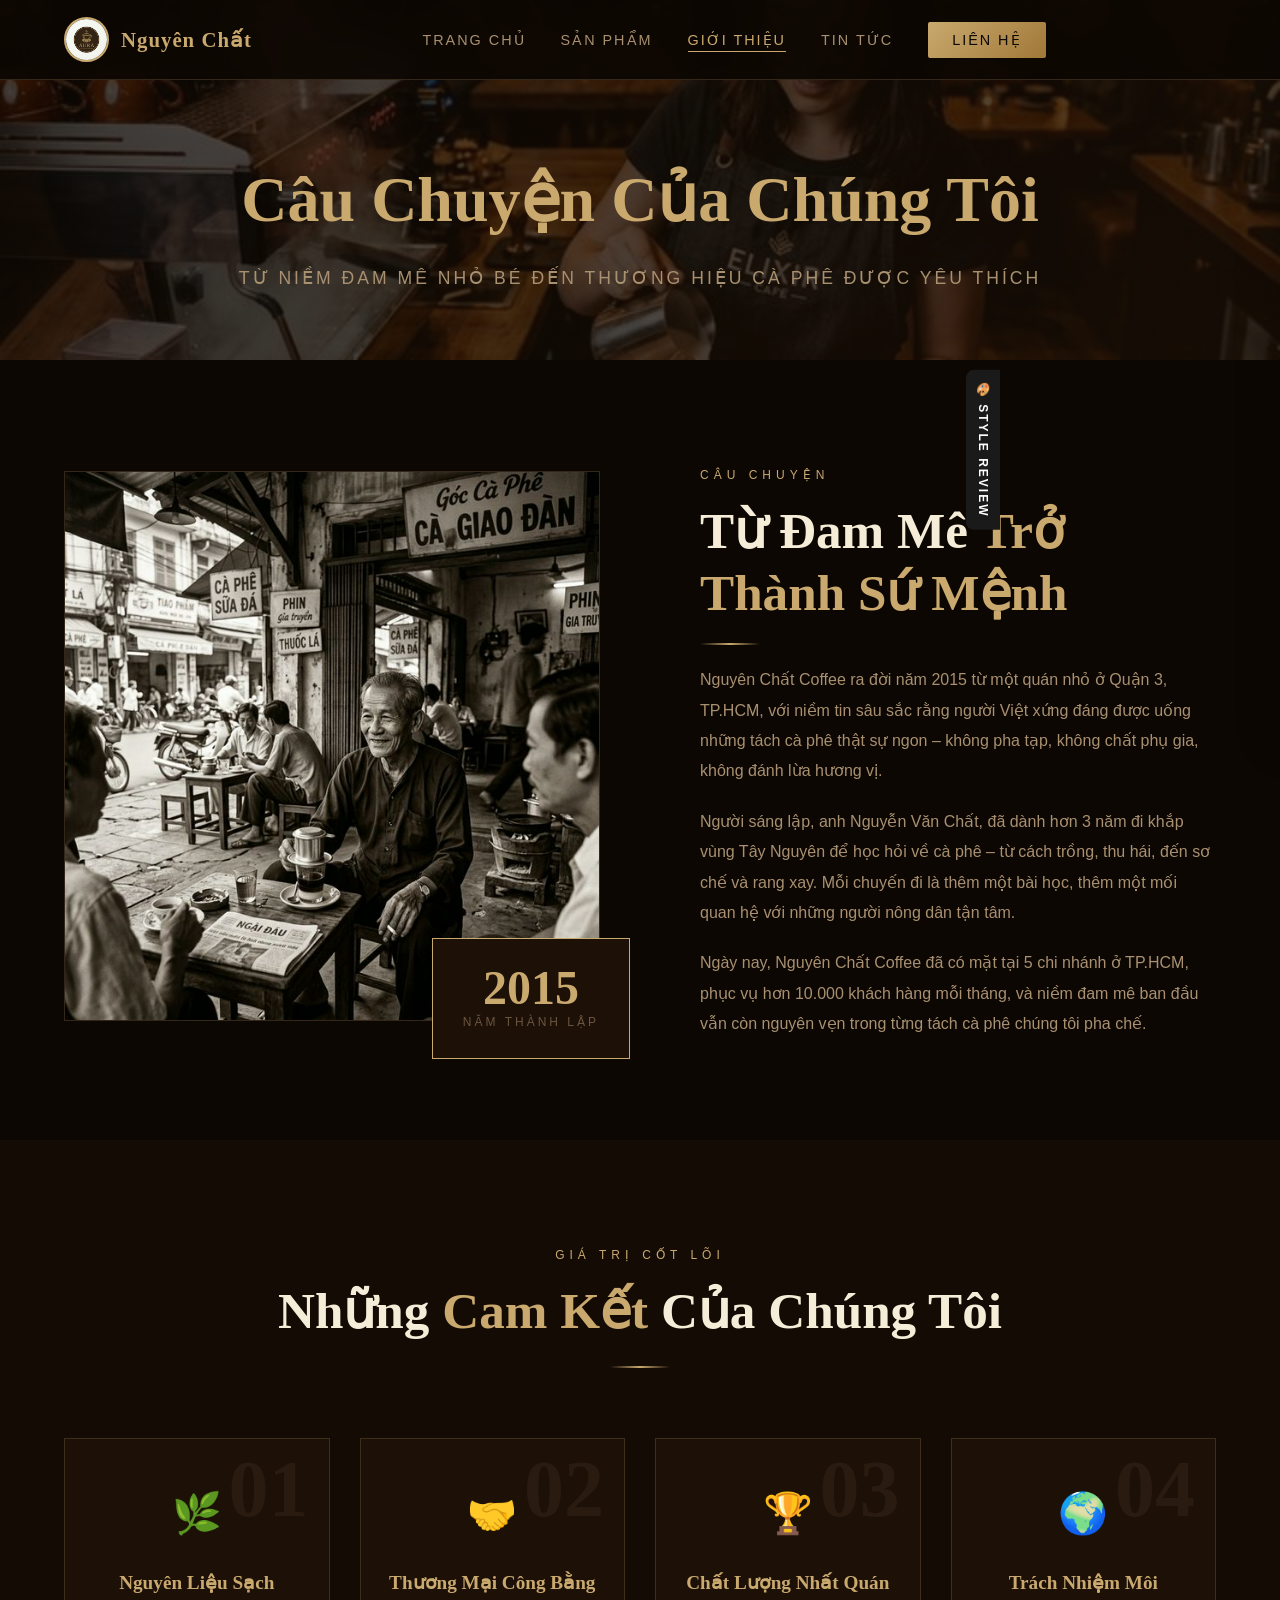
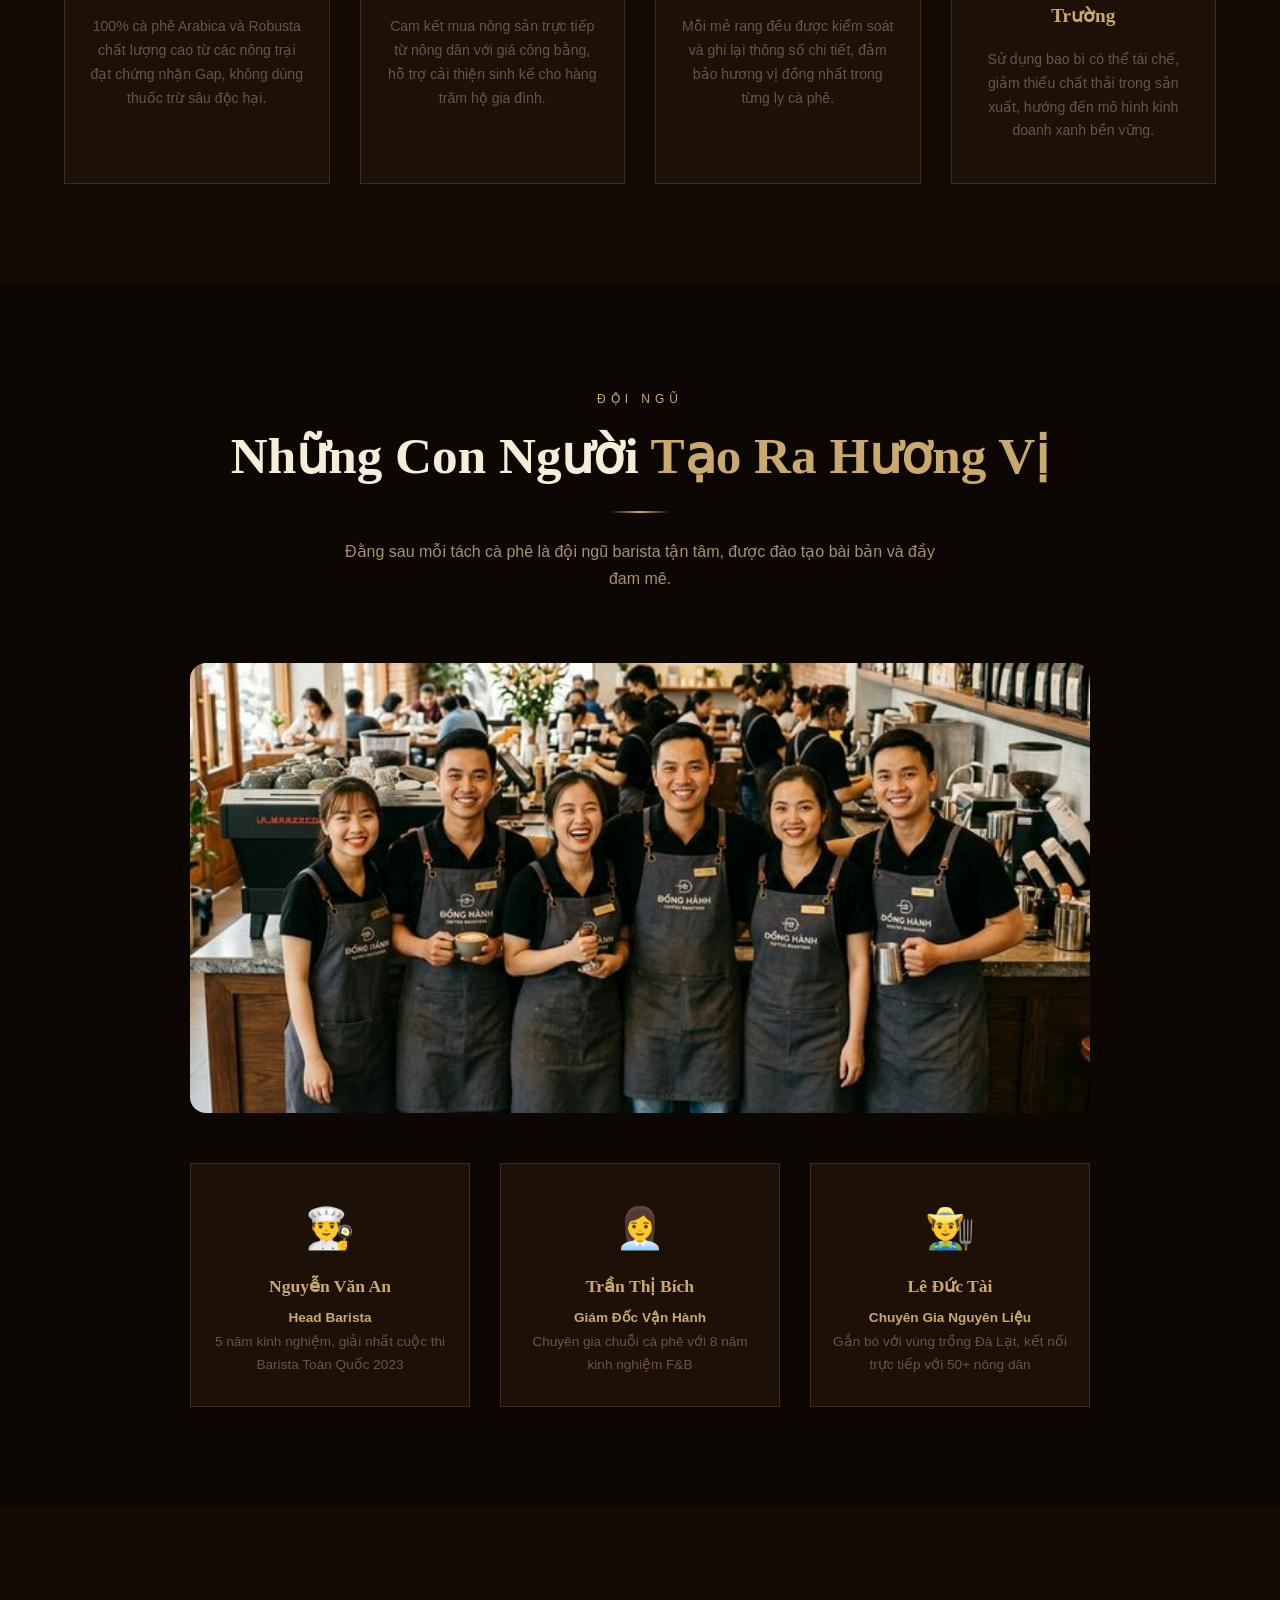
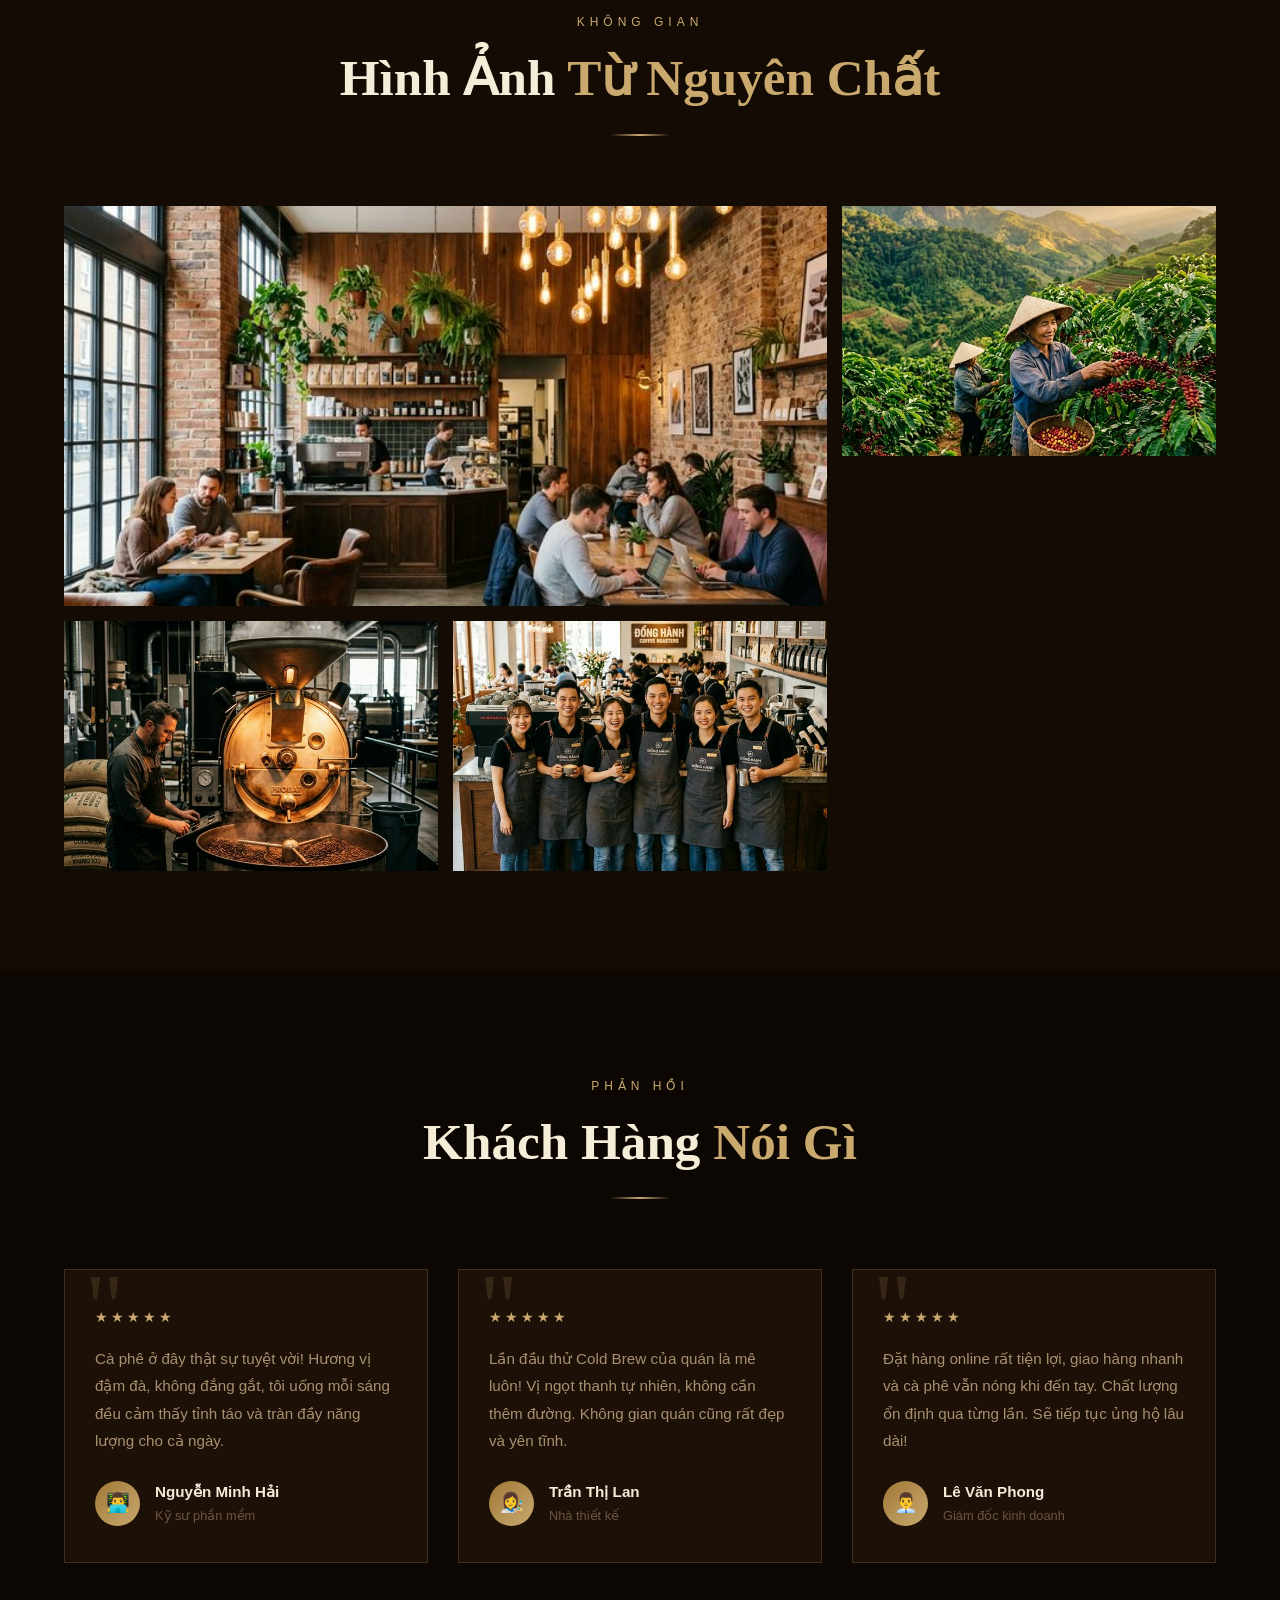
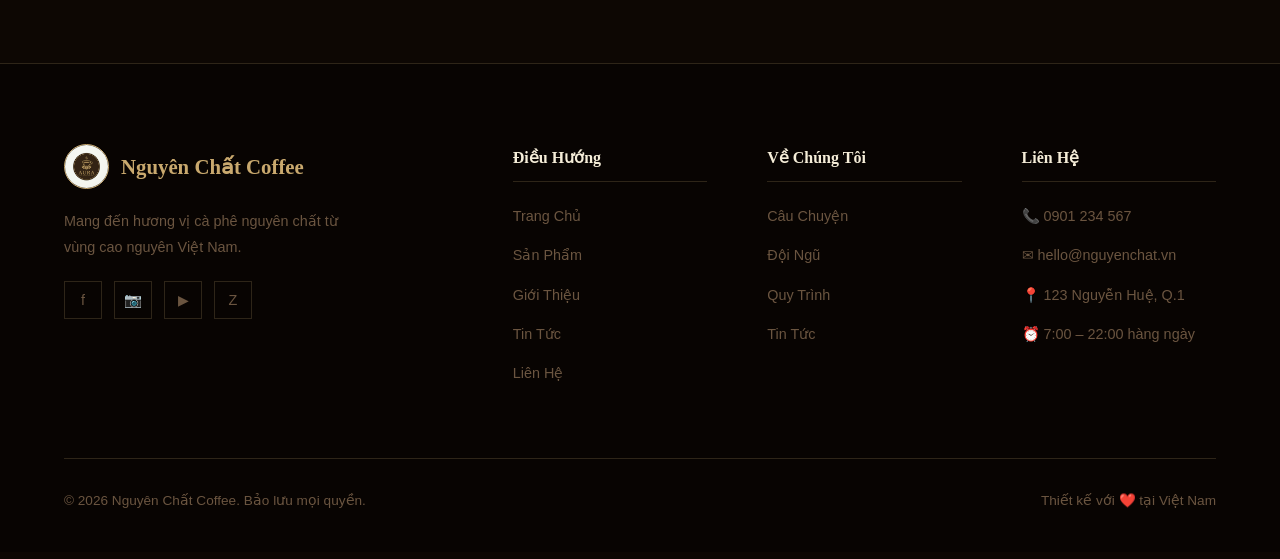
==== about.html @ af2975a4 "ok" ====
<!DOCTYPE html>
<html lang="vi">
<head>
  <meta charset="UTF-8">
  <meta name="viewport" content="width=device-width, initial-scale=1.0">
  <meta name="description" content="Câu chuyện về Nguyên Chất Coffee – Từ niềm đam mê cà phê đến thương hiệu cà phê uy tín hàng đầu Việt Nam.">
  <title>Giới Thiệu – Nguyên Chất Coffee</title>
  <link id="theme-stylesheet" rel="stylesheet" href="assets/css/style1-dark-luxury.css">
  <link rel="stylesheet" href="assets/css/switcher.css">
</head>
<body>

<!-- STYLE SWITCHER -->
<div id="style-switcher">
  <button class="style-toggle-btn" onclick="toggleStyleSwitcher()">🎨 STYLE REVIEW</button>
  <div class="style-panel">
    <div class="style-panel-header">
      <div><h3>CHỌN STYLE</h3><p class="style-panel-sub">5 Phong Cách Review</p></div>
      <button class="close-btn" onclick="toggleStyleSwitcher()">✕</button>
    </div>
    <div class="style-panel-body"><div class="style-btns"></div></div>
    <div class="style-panel-footer">
      <div class="current-style-badge"><span>Đang xem:</span><span class="current-style-name">Dark Luxury</span></div>
      <p>Style áp dụng cho toàn bộ trang web</p>
    </div>
  </div>
</div>

<!-- NAVBAR -->
<nav class="navbar" id="navbar">
  <a href="index.html" class="nav-logo">
    <img src="assets/images/logo_coffee_1775547269134.png" alt="Logo">
    <span class="nav-logo-text">Nguyên Chất</span>
  </a>
  <ul class="nav-menu">
    <li><a href="index.html">Trang Chủ</a></li>
    <li><a href="products.html">Sản Phẩm</a></li>
    <li><a href="about.html" class="active">Giới Thiệu</a></li>
    <li><a href="news.html">Tin Tức</a></li>
    <li><a href="contact.html" class="nav-cta">Liên Hệ</a></li>
  </ul>
  <button class="hamburger" id="hamburger" aria-label="Menu"><span></span><span></span><span></span></button>
</nav>

<!-- PAGE HERO -->
<div class="page-hero">
  <div class="page-hero-content">
    <h1>Câu Chuyện Của Chúng Tôi</h1>
    <p>Từ niềm đam mê nhỏ bé đến thương hiệu cà phê được yêu thích</p>
  </div>
</div>

<!-- OUR STORY -->
<section>
  <div class="about-grid">
    <div class="about-img-wrap animate-fade-up">
      <img src="assets/images/about_story_1775547239652.png" alt="Lịch sử Nguyên Chất Coffee" class="about-img-main">
      <div class="about-img-badge">
        <div class="year">2015</div>
        <div class="yr-label">Năm Thành Lập</div>
      </div>
    </div>
    <div class="about-content animate-fade-up delay-1">
      <div class="section-tag">Câu Chuyện</div>
      <h2 class="section-title">Từ Đam Mê <span>Trở Thành Sứ Mệnh</span></h2>
      <div class="divider" style="margin: 20px 0;"></div>
      <p style="color: var(--text-secondary); margin-bottom: 20px; line-height: 1.9;">Nguyên Chất Coffee ra đời năm 2015 từ một quán nhỏ ở Quận 3, TP.HCM, với niềm tin sâu sắc rằng người Việt xứng đáng được uống những tách cà phê thật sự ngon – không pha tạp, không chất phụ gia, không đánh lừa hương vị.</p>
      <p style="color: var(--text-secondary); margin-bottom: 20px; line-height: 1.9;">Người sáng lập, anh Nguyễn Văn Chất, đã dành hơn 3 năm đi khắp vùng Tây Nguyên để học hỏi về cà phê – từ cách trồng, thu hái, đến sơ chế và rang xay. Mỗi chuyến đi là thêm một bài học, thêm một mối quan hệ với những người nông dân tận tâm.</p>
      <p style="color: var(--text-secondary); line-height: 1.9;">Ngày nay, Nguyên Chất Coffee đã có mặt tại 5 chi nhánh ở TP.HCM, phục vụ hơn 10.000 khách hàng mỗi tháng, và niềm đam mê ban đầu vẫn còn nguyên vẹn trong từng tách cà phê chúng tôi pha chế.</p>
    </div>
  </div>
</section>

<!-- MISSION & VALUES -->
<section style="background: var(--bg-section, var(--bg-off, #f8f7f5));">
  <div class="section-header">
    <div class="section-tag">Giá Trị Cốt Lõi</div>
    <h2 class="section-title">Những <span>Cam Kết</span> Của Chúng Tôi</h2>
    <div class="divider"></div>
  </div>
  <div class="process-grid" id="values-process">
    <div class="process-card animate-fade-up">
      <span class="process-num">01</span>
      <div class="process-icon">🌿</div>
      <h3>Nguyên Liệu Sạch</h3>
      <p>100% cà phê Arabica và Robusta chất lượng cao từ các nông trại đạt chứng nhận Gap, không dùng thuốc trừ sâu độc hại.</p>
    </div>
    <div class="process-card animate-fade-up delay-1">
      <span class="process-num">02</span>
      <div class="process-icon">🤝</div>
      <h3>Thương Mại Công Bằng</h3>
      <p>Cam kết mua nông sản trực tiếp từ nông dân với giá công bằng, hỗ trợ cải thiện sinh kế cho hàng trăm hộ gia đình.</p>
    </div>
    <div class="process-card animate-fade-up delay-2">
      <span class="process-num">03</span>
      <div class="process-icon">🏆</div>
      <h3>Chất Lượng Nhất Quán</h3>
      <p>Mỗi mẻ rang đều được kiểm soát và ghi lại thông số chi tiết, đảm bảo hương vị đồng nhất trong từng ly cà phê.</p>
    </div>
    <div class="process-card animate-fade-up delay-3">
      <span class="process-num">04</span>
      <div class="process-icon">🌍</div>
      <h3>Trách Nhiệm Môi Trường</h3>
      <p>Sử dụng bao bì có thể tái chế, giảm thiểu chất thải trong sản xuất, hướng đến mô hình kinh doanh xanh bền vững.</p>
    </div>
  </div>
</section>

<!-- TEAM SECTION -->
<section>
  <div class="section-header">
    <div class="section-tag">Đội Ngũ</div>
    <h2 class="section-title">Những Con Người <span>Tạo Ra Hương Vị</span></h2>
    <div class="divider"></div>
    <p class="section-subtitle">Đằng sau mỗi tách cà phê là đội ngũ barista tận tâm, được đào tạo bài bản và đầy đam mê.</p>
  </div>
  <div style="max-width: 900px; margin: 0 auto;">
    <div class="animate-fade-up" style="border-radius: 16px; overflow: hidden;">
      <img src="assets/images/company_team_1775547215316.png" alt="Đội ngũ Nguyên Chất Coffee" style="width:100%; height:450px; object-fit:cover; display:block;">
    </div>
    <div style="display: grid; grid-template-columns: repeat(3, 1fr); gap: 30px; margin-top: 50px;">
      <div class="value-card animate-fade-up" style="text-align: center; padding: 30px 20px;">
        <div class="value-icon" style="font-size: 2.5rem;">👨‍🍳</div>
        <h4 style="font-size: 1.1rem; margin-bottom: 5px;">Nguyễn Văn An</h4>
        <p style="font-weight: 600; color: var(--primary);">Head Barista</p>
        <p>5 năm kinh nghiệm, giải nhất cuộc thi Barista Toàn Quốc 2023</p>
      </div>
      <div class="value-card animate-fade-up delay-1" style="text-align: center; padding: 30px 20px;">
        <div class="value-icon" style="font-size: 2.5rem;">👩‍💼</div>
        <h4 style="font-size: 1.1rem; margin-bottom: 5px;">Trần Thị Bích</h4>
        <p style="font-weight: 600; color: var(--primary);">Giám Đốc Vận Hành</p>
        <p>Chuyên gia chuỗi cà phê với 8 năm kinh nghiệm F&B</p>
      </div>
      <div class="value-card animate-fade-up delay-2" style="text-align: center; padding: 30px 20px;">
        <div class="value-icon" style="font-size: 2.5rem;">👨‍🌾</div>
        <h4 style="font-size: 1.1rem; margin-bottom: 5px;">Lê Đức Tài</h4>
        <p style="font-weight: 600; color: var(--primary);">Chuyên Gia Nguyên Liệu</p>
        <p>Gắn bó với vùng trồng Đà Lạt, kết nối trực tiếp với 50+ nông dân</p>
      </div>
    </div>
  </div>
</section>

<!-- GALLERY -->
<section style="background: var(--bg-section, var(--bg-off, #f8f7f5));">
  <div class="section-header">
    <div class="section-tag">Không Gian</div>
    <h2 class="section-title">Hình Ảnh <span>Từ Nguyên Chất</span></h2>
    <div class="divider"></div>
  </div>
  <div class="gallery-grid">
    <div class="gallery-item animate-fade-up">
      <img src="assets/images/company_interior_1775547197418.png" alt="Không gian quán">
      <div class="gallery-overlay"><span>🔍</span></div>
    </div>
    <div class="gallery-item animate-fade-up delay-1">
      <img src="assets/images/process_harvesting_1775547179908.png" alt="Thu hoạch cà phê">
      <div class="gallery-overlay"><span>🔍</span></div>
    </div>
    <div class="gallery-item animate-fade-up delay-2">
      <img src="assets/images/process_roasting_1775547164124.png" alt="Rang cà phê">
      <div class="gallery-overlay"><span>🔍</span></div>
    </div>
    <div class="gallery-item animate-fade-up">
      <img src="assets/images/company_team_1775547215316.png" alt="Đội ngũ">
      <div class="gallery-overlay"><span>🔍</span></div>
    </div>
  </div>
</section>

<!-- TESTIMONIALS -->
<section>
  <div class="section-header">
    <div class="section-tag">Phản Hồi</div>
    <h2 class="section-title">Khách Hàng <span>Nói Gì</span></h2>
    <div class="divider"></div>
  </div>
  <div class="testimonials-slider" id="testimonials-grid"></div>
</section>

<!-- FOOTER -->
<footer class="footer">
  <div class="footer-grid">
    <div class="footer-brand">
      <a href="index.html" class="footer-logo">
        <img src="assets/images/logo_coffee_1775547269134.png" alt="Logo">
        <span class="footer-logo-text">Nguyên Chất Coffee</span>
      </a>
      <p>Mang đến hương vị cà phê nguyên chất từ vùng cao nguyên Việt Nam.</p>
      <div class="socials">
        <a href="#" class="social-link">f</a><a href="#" class="social-link">📷</a>
        <a href="#" class="social-link">▶</a><a href="#" class="social-link">Z</a>
      </div>
    </div>
    <div class="footer-col"><h4>Điều Hướng</h4><ul>
      <li><a href="index.html">Trang Chủ</a></li><li><a href="products.html">Sản Phẩm</a></li>
      <li><a href="about.html">Giới Thiệu</a></li><li><a href="news.html">Tin Tức</a></li>
      <li><a href="contact.html">Liên Hệ</a></li>
    </ul></div>
    <div class="footer-col"><h4>Về Chúng Tôi</h4><ul>
      <li><a href="about.html">Câu Chuyện</a></li><li><a href="about.html">Đội Ngũ</a></li>
      <li><a href="about.html">Quy Trình</a></li><li><a href="news.html">Tin Tức</a></li>
    </ul></div>
    <div class="footer-col"><h4>Liên Hệ</h4><ul>
      <li><a href="tel:0901234567">📞 0901 234 567</a></li>
      <li><a href="mailto:hello@nguyenchat.vn">✉ hello@nguyenchat.vn</a></li>
      <li><a href="#">📍 123 Nguyễn Huệ, Q.1</a></li>
      <li><a href="#">⏰ 7:00 – 22:00 hàng ngày</a></li>
    </ul></div>
  </div>
  <div class="footer-bottom">
    <p>© 2026 Nguyên Chất Coffee. Bảo lưu mọi quyền.</p>
    <p>Thiết kế với ❤️ tại Việt Nam</p>
  </div>
</footer>

<script src="assets/js/data.js"></script>
<script src="assets/js/main.js"></script>
<script>
  (function() {
    const id = parseInt(localStorage.getItem('cafeStyle') || '1');
    document.getElementById('theme-stylesheet').href = 'assets/css/style' + id + '-' + 
      ['','dark-luxury','fresh-garden','pure-minimal','vibrant-modern','ocean-depth'][id] + '.css';
  })();
</script>
</body>
</html>
---- assets/css/style1-dark-luxury.css ----
/* ===== STYLE 1: DARK LUXURY ===== */
@import url('https://fonts.googleapis.com/css2?family=Playfair+Display:wght@400;600;700;900&family=Lato:wght@300;400;700&display=swap');

:root {
  --primary: #C9A96E;
  --primary-dark: #A07838;
  --primary-light: #E8D5A3;
  --bg-dark: #0D0703;
  --bg-card: #1C1007;
  --bg-section: #140B05;
  --text-primary: #F5EDD8;
  --text-secondary: #A89070;
  --text-muted: #6B5540;
  --border: rgba(201, 169, 110, 0.2);
  --nav-height: 80px;
  --transition: all 0.4s cubic-bezier(0.25, 0.46, 0.45, 0.94);
  --shadow-gold: 0 4px 30px rgba(201, 169, 110, 0.2);
}

* { margin: 0; padding: 0; box-sizing: border-box; }
html { scroll-behavior: smooth; }

body {
  font-family: 'Lato', sans-serif;
  background: var(--bg-dark);
  color: var(--text-primary);
  line-height: 1.7;
  overflow-x: hidden;
}

/* ====== NAVBAR ====== */
.navbar {
  position: fixed; top: 0; left: 0; right: 0; z-index: 1000;
  height: var(--nav-height);
  display: flex; align-items: center;
  padding: 0 5%;
  background: rgba(13, 7, 3, 0.92);
  backdrop-filter: blur(20px);
  border-bottom: 1px solid var(--border);
  transition: var(--transition);
}
.navbar.scrolled { background: rgba(13, 7, 3, 0.98); box-shadow: var(--shadow-gold); }
.nav-logo { display: flex; align-items: center; gap: 12px; text-decoration: none; }
.nav-logo img { width: 45px; height: 45px; border-radius: 50%; object-fit: cover; border: 2px solid var(--primary); }
.nav-logo-text { font-family: 'Playfair Display', serif; font-size: 1.3rem; font-weight: 700; color: var(--primary); letter-spacing: 1px; }
.nav-menu { display: flex; list-style: none; gap: 35px; margin: 0 auto; }
.nav-menu a { text-decoration: none; color: var(--text-secondary); font-size: 0.9rem; letter-spacing: 2px; text-transform: uppercase; font-weight: 400; transition: var(--transition); position: relative; }
.nav-menu a::after { content: ''; position: absolute; bottom: -4px; left: 0; width: 0; height: 1px; background: var(--primary); transition: var(--transition); }
.nav-menu a:hover, .nav-menu a.active { color: var(--primary); }
.nav-menu a:hover::after, .nav-menu a.active::after { width: 100%; }
.nav-cta { background: linear-gradient(135deg, var(--primary), var(--primary-dark)); color: #0D0703 !important; padding: 10px 24px; border-radius: 2px; font-weight: 700; letter-spacing: 2px; }
.nav-cta::after { display: none; }
.nav-cta:hover { background: linear-gradient(135deg, var(--primary-light), var(--primary)) !important; transform: translateY(-1px); box-shadow: var(--shadow-gold); }
.hamburger { display: none; flex-direction: column; gap: 5px; cursor: pointer; background: none; border: none; padding: 5px; }
.hamburger span { width: 25px; height: 2px; background: var(--primary); transition: var(--transition); display: block; }

/* ====== PAGE HERO ====== */
.page-hero {
  min-height: 40vh; display: flex; align-items: center; justify-content: center;
  position: relative; overflow: hidden; padding-top: var(--nav-height);
  background: linear-gradient(135deg, var(--bg-dark) 0%, #1C1007 100%);
}
.page-hero::before { content: ''; position: absolute; inset: 0; background: url('../images/banner_hero_1775547083656.png') center/cover; opacity: 0.25; }
.page-hero-content { position: relative; text-align: center; }
.page-hero h1 { font-family: 'Playfair Display', serif; font-size: clamp(2rem, 5vw, 4rem); color: var(--primary); font-weight: 700; }
.page-hero p { color: var(--text-secondary); margin-top: 10px; font-size: 1.1rem; letter-spacing: 3px; text-transform: uppercase; }

/* ====== SECTION BASE ====== */
section { padding: 100px 5%; }
.section-header { text-align: center; margin-bottom: 70px; }
.section-tag { display: inline-block; color: var(--primary); font-size: 0.75rem; letter-spacing: 5px; text-transform: uppercase; margin-bottom: 15px; }
.section-title { font-family: 'Playfair Display', serif; font-size: clamp(2rem, 4vw, 3.5rem); font-weight: 700; color: var(--text-primary); line-height: 1.2; }
.section-title span { color: var(--primary); }
.divider { width: 60px; height: 2px; background: linear-gradient(to right, transparent, var(--primary), transparent); margin: 25px auto; }
.section-subtitle { color: var(--text-secondary); max-width: 600px; margin: 0 auto; font-size: 1rem; }

/* ====== HERO SECTION ====== */
.hero {
  min-height: 100vh; position: relative; display: flex; align-items: center;
  overflow: hidden; padding-top: var(--nav-height);
}
.hero-bg { position: absolute; inset: 0; background: url('../images/banner_hero_1775547083656.png') center/cover no-repeat; }
.hero-overlay { position: absolute; inset: 0; background: linear-gradient(135deg, rgba(13,7,3,0.92) 0%, rgba(28,16,7,0.7) 50%, rgba(13,7,3,0.5) 100%); }
.hero-content { position: relative; z-index: 2; max-width: 700px; animation: fadeInUp 1.2s ease; }
.hero-tag { display: inline-flex; align-items: center; gap: 10px; color: var(--primary); font-size: 0.8rem; letter-spacing: 5px; text-transform: uppercase; margin-bottom: 30px; }
.hero-tag::before, .hero-tag::after { content: ''; width: 30px; height: 1px; background: var(--primary); }
.hero-title { font-family: 'Playfair Display', serif; font-size: clamp(2.5rem, 6vw, 5rem); font-weight: 900; line-height: 1.1; color: var(--text-primary); margin-bottom: 25px; }
.hero-title .accent { color: var(--primary); display: block; }
.hero-desc { color: var(--text-secondary); font-size: 1.1rem; line-height: 1.8; margin-bottom: 45px; max-width: 550px; }
.hero-btns { display: flex; gap: 20px; flex-wrap: wrap; }
.btn-primary { display: inline-flex; align-items: center; gap: 10px; background: linear-gradient(135deg, var(--primary), var(--primary-dark)); color: #0D0703; padding: 16px 35px; font-weight: 700; letter-spacing: 2px; text-transform: uppercase; font-size: 0.85rem; text-decoration: none; transition: var(--transition); border: none; cursor: pointer; }
.btn-primary:hover { transform: translateY(-3px); box-shadow: 0 15px 40px rgba(201,169,110,0.35); }
.btn-outline { display: inline-flex; align-items: center; gap: 10px; background: transparent; color: var(--primary); padding: 15px 35px; border: 1px solid var(--primary); font-weight: 400; letter-spacing: 2px; text-transform: uppercase; font-size: 0.85rem; text-decoration: none; transition: var(--transition); }
.btn-outline:hover { background: var(--primary); color: #0D0703; }
.hero-stats { position: relative; z-index: 2; display: flex; gap: 50px; margin-top: 70px; }
.stat-item .number { font-family: 'Playfair Display', serif; font-size: 2.5rem; color: var(--primary); font-weight: 700; }
.stat-item .label { font-size: 0.8rem; color: var(--text-muted); letter-spacing: 2px; text-transform: uppercase; }

/* ====== ABOUT SECTION ====== */
.about-grid { display: grid; grid-template-columns: 1fr 1fr; gap: 80px; align-items: center; }
.about-img-wrap { position: relative; }
.about-img-main { width: 100%; height: 550px; object-fit: cover; border: 1px solid var(--border); }
.about-img-badge { position: absolute; bottom: -30px; right: -30px; background: var(--bg-card); border: 1px solid var(--primary); padding: 25px 30px; text-align: center; }
.about-img-badge .year { font-family: 'Playfair Display', serif; font-size: 3rem; color: var(--primary); font-weight: 700; line-height: 1; }
.about-img-badge .yr-label { font-size: 0.75rem; color: var(--text-muted); letter-spacing: 3px; text-transform: uppercase; }
.about-content { padding-left: 20px; }
.about-values { display: grid; grid-template-columns: 1fr 1fr; gap: 20px; margin-top: 40px; }
.value-card { background: var(--bg-card); border: 1px solid var(--border); padding: 25px 20px; transition: var(--transition); }
.value-card:hover { border-color: var(--primary); transform: translateY(-3px); }
.value-icon { font-size: 1.8rem; margin-bottom: 10px; }
.value-card h4 { color: var(--primary); font-family: 'Playfair Display', serif; font-size: 1rem; margin-bottom: 8px; }
.value-card p { color: var(--text-muted); font-size: 0.85rem; }

/* ====== PRODUCTS GRID ====== */
.products-filter { display: flex; gap: 10px; justify-content: center; flex-wrap: wrap; margin-bottom: 50px; }
.filter-btn { background: transparent; border: 1px solid var(--border); color: var(--text-secondary); padding: 10px 25px; cursor: pointer; letter-spacing: 2px; text-transform: uppercase; font-size: 0.8rem; transition: var(--transition); font-family: 'Lato', sans-serif; }
.filter-btn.active, .filter-btn:hover { background: var(--primary); border-color: var(--primary); color: #0D0703; }
.products-grid { display: grid; grid-template-columns: repeat(auto-fill, minmax(320px, 1fr)); gap: 30px; }
.product-card { background: var(--bg-card); border: 1px solid var(--border); overflow: hidden; transition: var(--transition); position: relative; }
.product-card:hover { border-color: var(--primary); transform: translateY(-8px); box-shadow: var(--shadow-gold); }
.product-img-wrap { position: relative; overflow: hidden; height: 250px; }
.product-img-wrap img { width: 100%; height: 100%; object-fit: cover; transition: var(--transition); }
.product-card:hover .product-img-wrap img { transform: scale(1.08); }
.product-badge { position: absolute; top: 15px; left: 15px; background: var(--primary); color: #0D0703; padding: 4px 12px; font-size: 0.7rem; font-weight: 700; letter-spacing: 2px; text-transform: uppercase; }
.product-body { padding: 25px; }
.product-category { font-size: 0.7rem; color: var(--primary); letter-spacing: 3px; text-transform: uppercase; margin-bottom: 8px; }
.product-name { font-family: 'Playfair Display', serif; font-size: 1.3rem; color: var(--text-primary); margin-bottom: 12px; }
.product-desc { color: var(--text-muted); font-size: 0.88rem; line-height: 1.6; margin-bottom: 20px; }
.product-footer { display: flex; justify-content: space-between; align-items: center; }
.product-price { font-family: 'Playfair Display', serif; font-size: 1.4rem; color: var(--primary); font-weight: 700; }
.product-btn { background: transparent; border: 1px solid var(--primary); color: var(--primary); padding: 8px 18px; cursor: pointer; font-size: 0.8rem; letter-spacing: 1px; transition: var(--transition); }
.product-btn:hover { background: var(--primary); color: #0D0703; }

/* ====== PROCESS STEPS ====== */
.process-grid { display: grid; grid-template-columns: repeat(4, 1fr); gap: 30px; }
.process-card { text-align: center; padding: 40px 25px; background: var(--bg-card); border: 1px solid var(--border); position: relative; transition: var(--transition); }
.process-card::before { content: ''; position: absolute; top: 0; left: 0; right: 0; height: 3px; background: linear-gradient(to right, var(--primary-dark), var(--primary)); transform: scaleX(0); transition: var(--transition); }
.process-card:hover { border-color: var(--primary); transform: translateY(-5px); }
.process-card:hover::before { transform: scaleX(1); }
.process-num { font-family: 'Playfair Display', serif; font-size: 5rem; color: rgba(201,169,110,0.08); line-height: 1; position: absolute; top: 10px; right: 20px; font-weight: 900; }
.process-icon { font-size: 2.5rem; margin-bottom: 20px; }
.process-card h3 { font-family: 'Playfair Display', serif; color: var(--primary); font-size: 1.2rem; margin-bottom: 15px; }
.process-card p { color: var(--text-muted); font-size: 0.88rem; }

/* ====== NEWS ====== */
.news-grid { display: grid; grid-template-columns: repeat(auto-fill, minmax(340px, 1fr)); gap: 30px; }
.news-card { background: var(--bg-card); border: 1px solid var(--border); overflow: hidden; transition: var(--transition); }
.news-card:hover { border-color: var(--primary); transform: translateY(-5px); }
.news-img { height: 220px; overflow: hidden; }
.news-img img { width: 100%; height: 100%; object-fit: cover; transition: var(--transition); }
.news-card:hover .news-img img { transform: scale(1.05); }
.news-body { padding: 25px; }
.news-meta { display: flex; gap: 15px; align-items: center; margin-bottom: 12px; }
.news-cat { background: var(--primary); color: #0D0703; padding: 3px 10px; font-size: 0.7rem; font-weight: 700; letter-spacing: 1px; }
.news-date { color: var(--text-muted); font-size: 0.8rem; }
.news-title { font-family: 'Playfair Display', serif; font-size: 1.15rem; color: var(--text-primary); margin-bottom: 12px; line-height: 1.4; }
.news-excerpt { color: var(--text-muted); font-size: 0.85rem; line-height: 1.6; margin-bottom: 20px; }
.news-link { color: var(--primary); font-size: 0.85rem; letter-spacing: 2px; text-transform: uppercase; text-decoration: none; display: inline-flex; align-items: center; gap: 8px; transition: var(--transition); }
.news-link:hover { gap: 15px; }

/* ====== CONTACT ====== */
.contact-grid { display: grid; grid-template-columns: 1fr 1fr; gap: 80px; }
.contact-info { }
.contact-info-item { display: flex; gap: 20px; margin-bottom: 35px; align-items: flex-start; }
.contact-icon { width: 50px; height: 50px; background: var(--bg-card); border: 1px solid var(--primary); display: flex; align-items: center; justify-content: center; font-size: 1.2rem; flex-shrink: 0; }
.contact-text label { display: block; color: var(--primary); font-size: 0.75rem; letter-spacing: 3px; text-transform: uppercase; margin-bottom: 5px; }
.contact-text p { color: var(--text-secondary); font-size: 0.95rem; }
.contact-form { background: var(--bg-card); border: 1px solid var(--border); padding: 50px 40px; }
.form-group { margin-bottom: 25px; }
.form-group label { display: block; color: var(--text-secondary); font-size: 0.8rem; letter-spacing: 2px; text-transform: uppercase; margin-bottom: 10px; }
.form-group input, .form-group textarea, .form-group select { width: 100%; background: transparent; border: 1px solid var(--border); color: var(--text-primary); padding: 14px 18px; font-size: 0.95rem; font-family: 'Lato', sans-serif; transition: var(--transition); outline: none; }
.form-group input:focus, .form-group textarea:focus, .form-group select:focus { border-color: var(--primary); box-shadow: 0 0 0 3px rgba(201,169,110,0.1); }
.form-group textarea { height: 130px; resize: vertical; }
.form-group select { cursor: pointer; }
.form-group select option { background: var(--bg-card); }
.form-row { display: grid; grid-template-columns: 1fr 1fr; gap: 20px; }

/* ====== FOOTER ====== */
.footer { background: #080402; padding: 80px 5% 40px; border-top: 1px solid var(--border); }
.footer-grid { display: grid; grid-template-columns: 2fr 1fr 1fr 1fr; gap: 60px; margin-bottom: 60px; }
.footer-brand p { color: var(--text-muted); font-size: 0.9rem; line-height: 1.8; margin-top: 20px; max-width: 280px; }
.footer-logo { display: flex; align-items: center; gap: 12px; margin-bottom: 5px; text-decoration: none; }
.footer-logo img { width: 45px; height: 45px; border-radius: 50%; object-fit: cover; border: 1px solid var(--primary); }
.footer-logo-text { font-family: 'Playfair Display', serif; font-size: 1.3rem; color: var(--primary); font-weight: 700; }
.footer-col h4 { font-family: 'Playfair Display', serif; color: var(--text-primary); font-size: 1rem; margin-bottom: 20px; padding-bottom: 10px; border-bottom: 1px solid var(--border); }
.footer-col ul { list-style: none; }
.footer-col ul li { margin-bottom: 12px; }
.footer-col ul li a { color: var(--text-muted); text-decoration: none; font-size: 0.9rem; transition: var(--transition); }
.footer-col ul li a:hover { color: var(--primary); padding-left: 5px; }
.socials { display: flex; gap: 12px; margin-top: 20px; }
.social-link { width: 38px; height: 38px; border: 1px solid var(--border); display: flex; align-items: center; justify-content: center; color: var(--text-muted); text-decoration: none; font-size: 0.9rem; transition: var(--transition); }
.social-link:hover { border-color: var(--primary); color: var(--primary); background: rgba(201,169,110,0.1); }
.footer-bottom { border-top: 1px solid var(--border); padding-top: 30px; display: flex; justify-content: space-between; align-items: center; flex-wrap: wrap; gap: 15px; }
.footer-bottom p { color: var(--text-muted); font-size: 0.85rem; }

/* ====== GALLERY ====== */
.gallery-grid { display: grid; grid-template-columns: repeat(3, 1fr); grid-template-rows: auto; gap: 15px; }
.gallery-item { overflow: hidden; position: relative; cursor: pointer; }
.gallery-item img { width: 100%; height: 250px; object-fit: cover; transition: var(--transition); display: block; }
.gallery-item:first-child { grid-column: span 2; }
.gallery-item:first-child img { height: 400px; }
.gallery-item:hover img { transform: scale(1.05); }
.gallery-overlay { position: absolute; inset: 0; background: rgba(201,169,110,0.2); opacity: 0; transition: var(--transition); display: flex; align-items: center; justify-content: center; }
.gallery-item:hover .gallery-overlay { opacity: 1; }
.gallery-overlay span { color: white; font-size: 2rem; }

/* ====== TESTIMONIALS ====== */
.testimonials-slider { display: grid; grid-template-columns: repeat(3, 1fr); gap: 30px; }
.testimonial-card { background: var(--bg-card); border: 1px solid var(--border); padding: 35px 30px; position: relative; transition: var(--transition); }
.testimonial-card::before { content: '"'; font-family: 'Playfair Display', serif; font-size: 6rem; color: var(--primary); opacity: 0.15; position: absolute; top: -10px; left: 20px; line-height: 1; }
.testimonial-card:hover { border-color: var(--primary); }
.testimonial-text { color: var(--text-secondary); font-size: 0.95rem; line-height: 1.8; margin-bottom: 25px; }
.testimonial-author { display: flex; align-items: center; gap: 15px; }
.author-avatar { width: 45px; height: 45px; border-radius: 50%; background: linear-gradient(135deg, var(--primary-dark), var(--primary)); display: flex; align-items: center; justify-content: center; font-size: 1.2rem; }
.author-name { font-weight: 700; color: var(--text-primary); font-size: 0.95rem; }
.author-role { color: var(--text-muted); font-size: 0.8rem; }
.stars { color: var(--primary); font-size: 0.9rem; margin-bottom: 15px; letter-spacing: 3px; }

/* ====== ANIMATIONS ====== */
@keyframes fadeInUp { from { opacity: 0; transform: translateY(40px); } to { opacity: 1; transform: translateY(0); } }
@keyframes fadeIn { from { opacity: 0; } to { opacity: 1; } }
.animate-fade-up { animation: fadeInUp 0.8s ease forwards; opacity: 0; }
.animate-fade-up.delay-1 { animation-delay: 0.2s; }
.animate-fade-up.delay-2 { animation-delay: 0.4s; }
.animate-fade-up.delay-3 { animation-delay: 0.6s; }

/* ====== PROCESS JOURNEY STRIP ====== */
.process-journey-strip { display: flex; align-items: center; justify-content: center; gap: 20px; margin: 0 auto 60px; flex-wrap: wrap; padding: 20px 5%; background: var(--bg-card); border: 1px solid var(--border); max-width: 700px; border-radius: 4px; }
.journey-point { display: flex; align-items: center; gap: 10px; font-size: 0.85rem; color: var(--text-secondary); letter-spacing: 1px; }
.journey-dot { width: 14px; height: 14px; border-radius: 50%; flex-shrink: 0; }
.journey-dot.outdoor { background: #5a9e52; box-shadow: 0 0 8px rgba(90,158,82,0.5); }
.journey-dot.transition { background: #b87f3a; box-shadow: 0 0 8px rgba(184,127,58,0.5); }
.journey-dot.indoor { background: var(--primary); box-shadow: 0 0 8px rgba(201,169,110,0.5); }
.journey-arrow { color: var(--primary); font-size: 1.1rem; opacity: 0.6; letter-spacing: -4px; }

/* ====== PROCESS TIMELINE GRID ====== */
.process-timeline-grid { display: grid; grid-template-columns: repeat(3, 1fr); gap: 25px; margin-bottom: 70px; }
.process-timeline-card { background: var(--bg-card); border: 1px solid var(--border); overflow: hidden; transition: var(--transition); position: relative; }
.process-timeline-card:hover { border-color: var(--primary); transform: translateY(-6px); box-shadow: var(--shadow-gold); }
.process-timeline-img { position: relative; height: 210px; overflow: hidden; }
.process-timeline-img img { width: 100%; height: 100%; object-fit: cover; transition: var(--transition); }
.process-timeline-card:hover .process-timeline-img img { transform: scale(1.07); }
.process-step-badge { position: absolute; top: 15px; left: 15px; background: var(--primary); color: #0D0703; width: 44px; height: 44px; border-radius: 50%; display: flex; align-items: center; justify-content: center; font-family: 'Playfair Display', serif; font-weight: 900; font-size: 1rem; z-index: 2; box-shadow: 0 4px 15px rgba(0,0,0,0.3); }
.process-location-tag { position: absolute; bottom: 0; left: 0; right: 0; background: linear-gradient(to top, rgba(0,0,0,0.85), transparent); color: rgba(255,255,255,0.85); padding: 20px 15px 10px; font-size: 0.72rem; letter-spacing: 1px; }
.process-timeline-body { padding: 22px 25px; }
.process-icon-wrap { font-size: 1.8rem; margin-bottom: 10px; }
.process-timeline-title { font-family: 'Playfair Display', serif; color: var(--primary); font-size: 1.1rem; margin-bottom: 10px; font-weight: 700; }
.process-timeline-desc { color: var(--text-muted); font-size: 0.85rem; line-height: 1.7; }

/* ====== FACTORY SHOWCASE ====== */
.factory-showcase { margin-top: 20px; padding-top: 60px; border-top: 1px solid var(--border); }
.factory-showcase-header { text-align: center; margin-bottom: 40px; }
.factory-showcase-header h3 { font-family: 'Playfair Display', serif; color: var(--text-primary); font-size: 1.8rem; margin: 10px 0 12px; }
.factory-showcase-header p { color: var(--text-secondary); font-size: 0.95rem; max-width: 500px; margin: 0 auto; }
.factory-img-strip { display: grid; grid-template-columns: repeat(3, 1fr); gap: 20px; }
.factory-img-item { position: relative; overflow: hidden; border-radius: 4px; cursor: pointer; border: 1px solid var(--border); }
.factory-img-item img { width: 100%; height: 230px; object-fit: cover; transition: var(--transition); display: block; }
.factory-img-item:hover img { transform: scale(1.06); }
.factory-img-caption { position: absolute; bottom: 0; left: 0; right: 0; background: linear-gradient(to top, rgba(13,7,3,0.9), transparent); color: var(--primary); padding: 30px 15px 12px; font-size: 0.8rem; font-weight: 700; letter-spacing: 1px; }

/* ====== RESPONSIVE ====== */
@media (max-width: 1024px) {
  .about-grid, .contact-grid { grid-template-columns: 1fr; gap: 50px; }
  .about-content { padding-left: 0; }
  .process-grid { grid-template-columns: repeat(2, 1fr); }
  .process-timeline-grid { grid-template-columns: repeat(2, 1fr); }
  .factory-img-strip { grid-template-columns: repeat(2, 1fr); }
  .footer-grid { grid-template-columns: 1fr 1fr; gap: 40px; }
  .gallery-grid { grid-template-columns: 1fr 1fr; }
  .gallery-item:first-child { grid-column: span 1; }
  .gallery-item:first-child img { height: 250px; }
  .testimonials-slider { grid-template-columns: 1fr 1fr; }
}
@media (max-width: 768px) {
  section { padding: 70px 5%; }
  .nav-menu { display: none; flex-direction: column; position: absolute; top: 100%; left: 0; right: 0; background: rgba(13,7,3,0.98); padding: 30px 5%; gap: 20px; border-bottom: 1px solid var(--border); }
  .nav-menu.active { display: flex; }
  .hamburger { display: flex; }
  .hero-stats { gap: 25px; }
  .process-grid, .products-grid, .testimonials-slider { grid-template-columns: 1fr; }
  .process-timeline-grid { grid-template-columns: 1fr; }
  .factory-img-strip { grid-template-columns: 1fr; }
  .process-journey-strip { gap: 12px; }
  .journey-arrow { display: none; }
  .footer-grid { grid-template-columns: 1fr; gap: 30px; }
  .gallery-grid { grid-template-columns: 1fr; }
  .about-img-badge { right: 0; bottom: 0; }
  .form-row { grid-template-columns: 1fr; }
}
---- assets/css/switcher.css ----
/* ===== STYLE SWITCHER PANEL ===== */
#style-switcher {
  position: fixed;
  right: 0;
  top: 50%;
  transform: translateY(-50%);
  z-index: 9999;
}

.style-toggle-btn {
  position: absolute;
  right: 100%;
  top: 50%;
  transform: translateY(-50%);
  background: #1a1a1a;
  color: white;
  border: none;
  padding: 12px 10px;
  cursor: pointer;
  writing-mode: vertical-rl;
  text-orientation: sideways;
  font-size: 0.75rem;
  font-weight: 700;
  letter-spacing: 2px;
  border-radius: 8px 0 0 8px;
  transition: all 0.3s;
  display: flex;
  align-items: center;
  gap: 8px;
  white-space: nowrap;
}

.style-toggle-btn:hover { background: #333; }

.style-panel {
  background: white;
  border-left: 1px solid #eee;
  width: 280px;
  min-height: 400px;
  box-shadow: -8px 0 40px rgba(0,0,0,0.15);
  transform: translateX(100%);
  transition: transform 0.4s cubic-bezier(0.4,0,0.2,1);
  display: flex;
  flex-direction: column;
  overflow: hidden;
  border-radius: 12px 0 0 12px;
}

.style-panel.open { transform: translateX(0); }

.style-panel-header {
  background: #1a1a1a;
  color: white;
  padding: 18px 22px;
  display: flex;
  justify-content: space-between;
  align-items: center;
}

.style-panel-header h3 { font-size: 0.9rem; font-weight: 700; letter-spacing: 1px; }
.style-panel-header .close-btn { background: none; border: none; color: white; font-size: 1.2rem; cursor: pointer; padding: 2px 6px; }
.style-panel-sub { color: rgba(255,255,255,0.6); font-size: 0.72rem; margin-top: 3px; }
.style-panel-body { flex: 1; padding: 15px; }
.style-btns { display: flex; flex-direction: column; gap: 8px; }

.style-btn {
  display: flex;
  align-items: center;
  gap: 12px;
  padding: 12px 14px;
  border: 2px solid #eee;
  border-radius: 10px;
  background: white;
  cursor: pointer;
  transition: all 0.25s;
  text-align: left;
  font-family: inherit;
}

.style-btn:hover { border-color: #aaa; background: #f9f9f9; transform: translateX(-3px); }
.style-btn.active { border-color: #333; background: #f0f0f0; }

.style-dot {
  width: 28px;
  height: 28px;
  border-radius: 50%;
  flex-shrink: 0;
  background: linear-gradient(135deg, #C9A96E, #1A0F0A);
}

.style-btn[data-style="1"] .style-dot { background: linear-gradient(135deg, #C9A96E, #1A0F0A); }
.style-btn[data-style="2"] .style-dot { background: linear-gradient(135deg, #4CAF50, #1B5E20); }
.style-btn[data-style="3"] .style-dot { background: linear-gradient(135deg, #333333, #FFFFFF); border: 1px solid #ddd; }
.style-btn[data-style="4"] .style-dot { background: linear-gradient(135deg, #E85D04, #D62839); }
.style-btn[data-style="5"] .style-dot { background: linear-gradient(135deg, #1565C0, #00BCD4); }

.style-label { display: flex; flex-direction: column; }
.style-label strong { font-size: 0.85rem; color: #1a1a1a; }
.style-label small { font-size: 0.72rem; color: #888; margin-top: 2px; }

.style-panel-footer { padding: 12px 15px; border-top: 1px solid #eee; background: #fafafa; }
.style-panel-footer p { font-size: 0.75rem; color: #aaa; text-align: center; }
.current-style-badge { display: flex; align-items: center; gap: 8px; justify-content: center; margin-bottom: 6px; }
.current-style-name { font-size: 0.82rem; font-weight: 700; color: #333; }

@media (max-width: 768px) {
  .style-panel { width: 250px; }
}
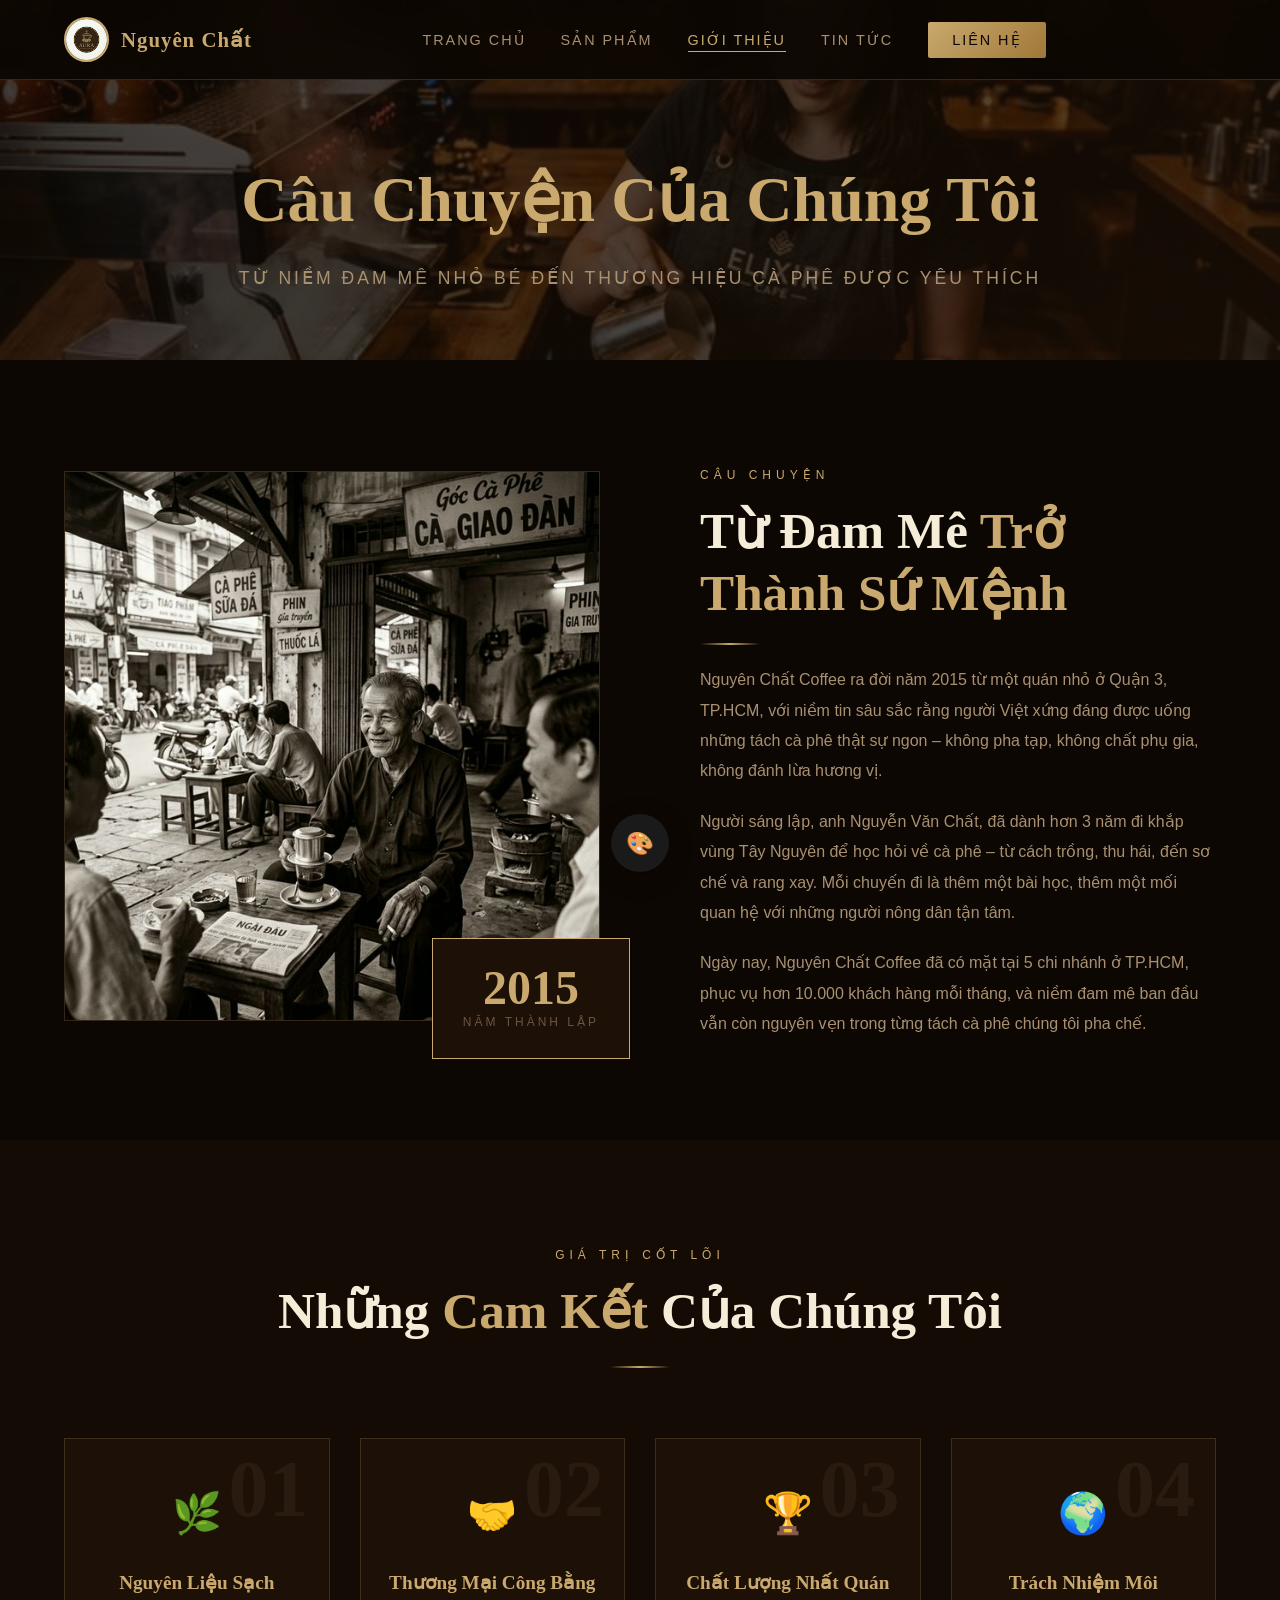
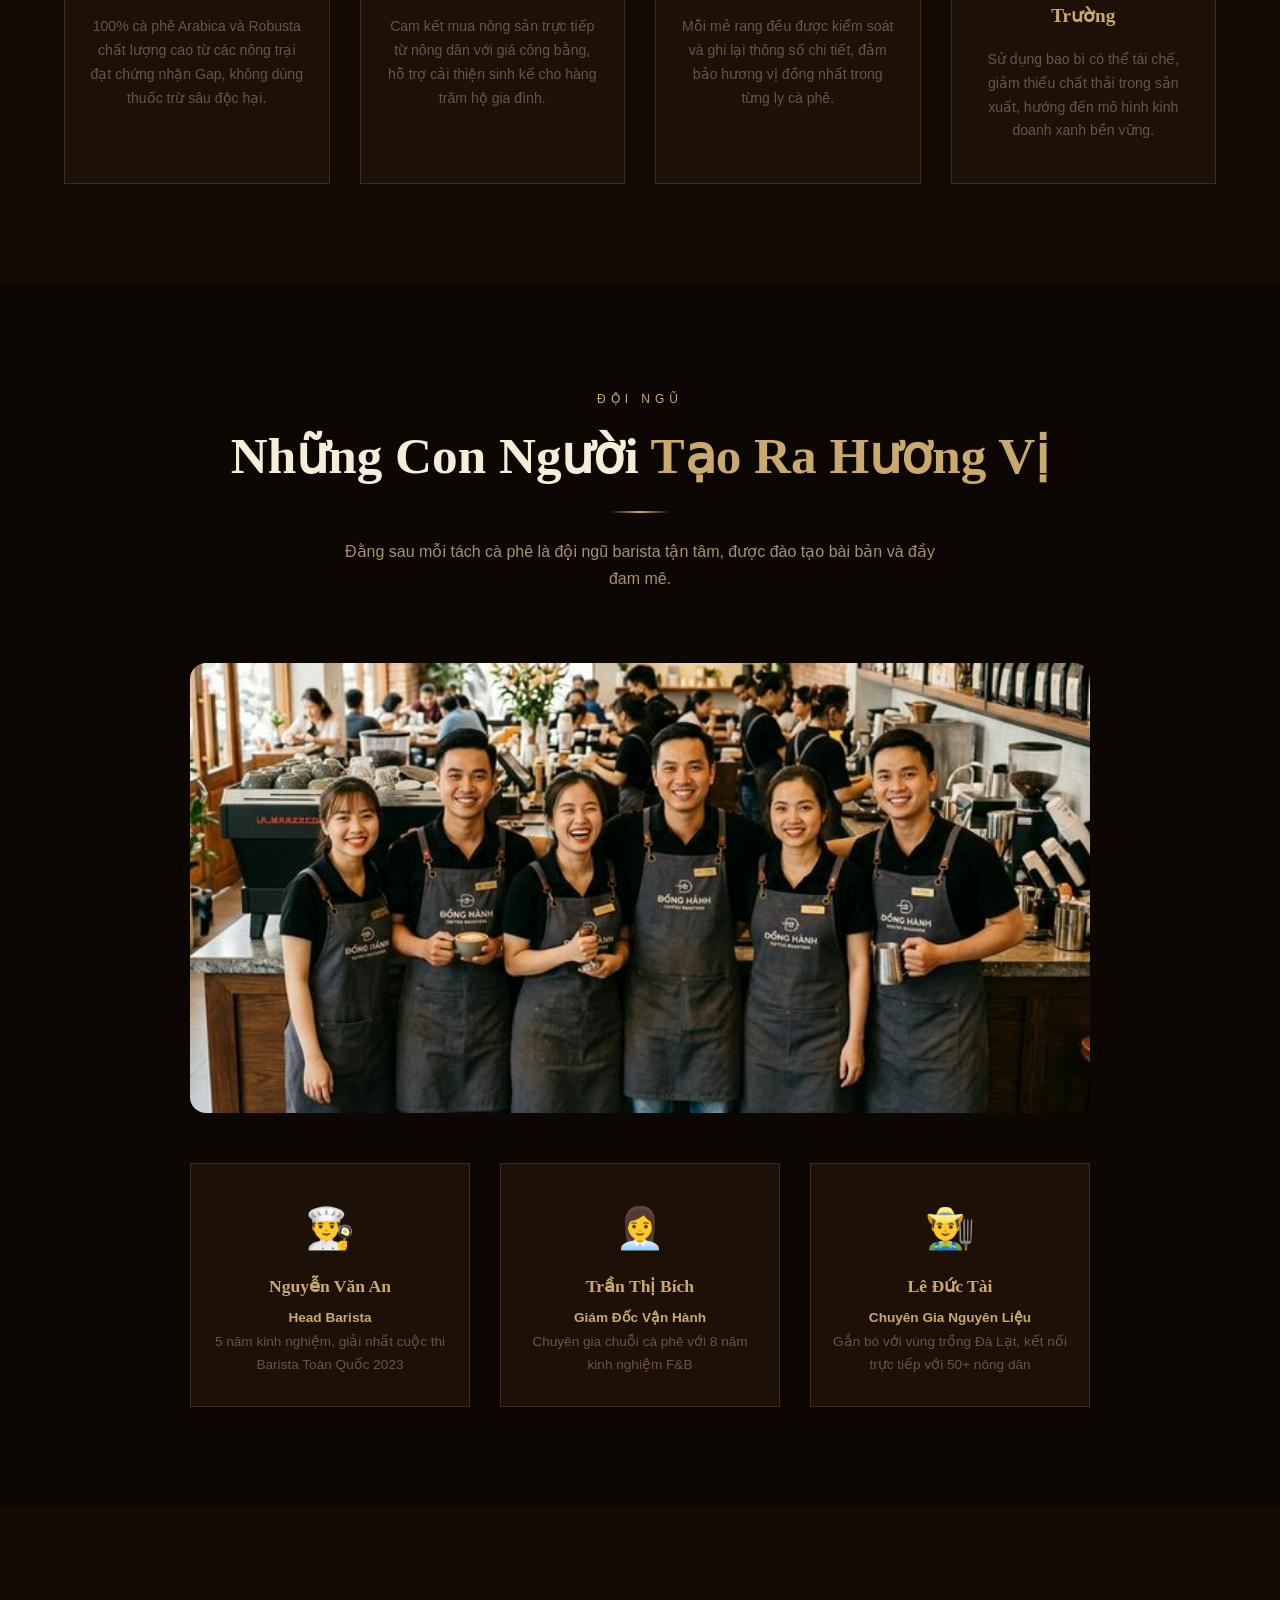
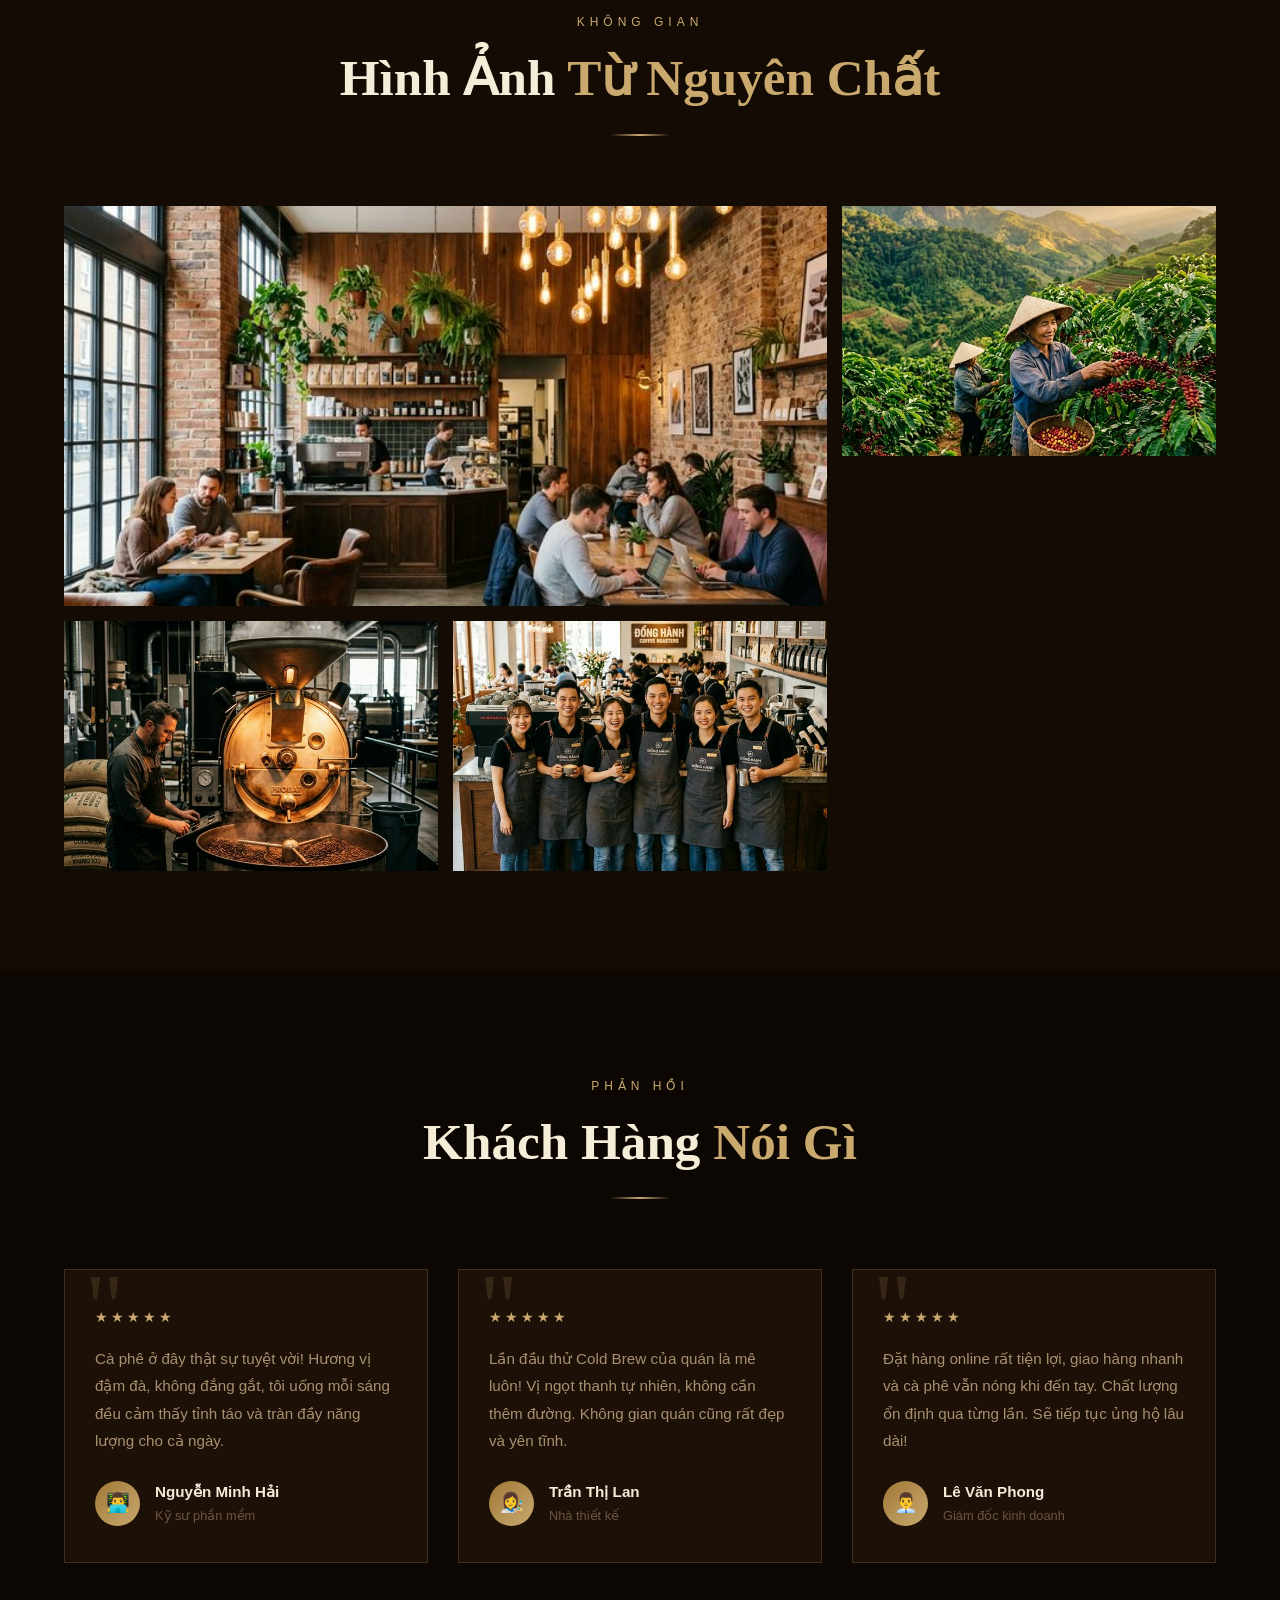
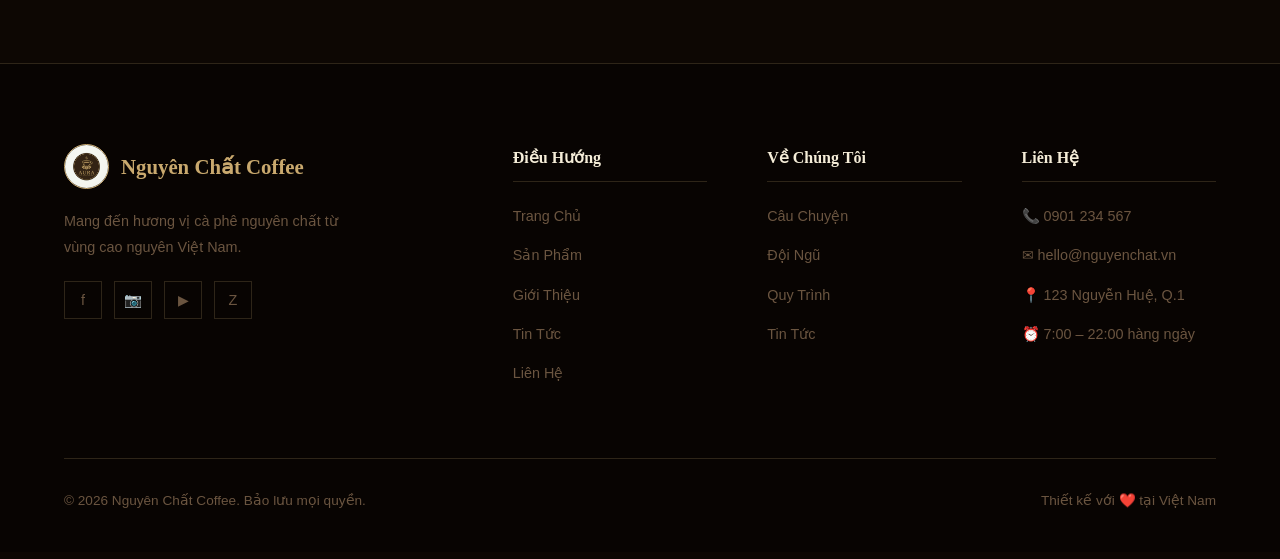
==== commit e605860d: "ok" ====
--- a/about.html
+++ b/about.html
@@ -1,227 +1,261 @@
 <!DOCTYPE html>
 <html lang="vi">
+
 <head>
   <meta charset="UTF-8">
   <meta name="viewport" content="width=device-width, initial-scale=1.0">
-  <meta name="description" content="Câu chuyện về Nguyên Chất Coffee – Từ niềm đam mê cà phê đến thương hiệu cà phê uy tín hàng đầu Việt Nam.">
+  <meta name="description"
+    content="Câu chuyện về Nguyên Chất Coffee – Từ niềm đam mê cà phê đến thương hiệu cà phê uy tín hàng đầu Việt Nam.">
   <title>Giới Thiệu – Nguyên Chất Coffee</title>
   <link id="theme-stylesheet" rel="stylesheet" href="assets/css/style1-dark-luxury.css">
   <link rel="stylesheet" href="assets/css/switcher.css">
 </head>
+
 <body>
 
-<!-- STYLE SWITCHER -->
-<div id="style-switcher">
-  <button class="style-toggle-btn" onclick="toggleStyleSwitcher()">🎨 STYLE REVIEW</button>
-  <div class="style-panel">
-    <div class="style-panel-header">
-      <div><h3>CHỌN STYLE</h3><p class="style-panel-sub">5 Phong Cách Review</p></div>
-      <button class="close-btn" onclick="toggleStyleSwitcher()">✕</button>
-    </div>
-    <div class="style-panel-body"><div class="style-btns"></div></div>
-    <div class="style-panel-footer">
-      <div class="current-style-badge"><span>Đang xem:</span><span class="current-style-name">Dark Luxury</span></div>
-      <p>Style áp dụng cho toàn bộ trang web</p>
+  <!-- STYLE SWITCHER -->
+  <div id="style-switcher">
+    <button class="style-toggle-btn" onclick="toggleStyleSwitcher()">🎨</button>
+    <div class="style-panel">
+      <div class="style-panel-header">
+        <div>
+          <h3>CHỌN STYLE</h3>
+          <p class="style-panel-sub">5 Phong Cách Review</p>
+        </div>
+        <button class="close-btn" onclick="toggleStyleSwitcher()">✕</button>
+      </div>
+      <div class="style-panel-body">
+        <div class="style-btns"></div>
+      </div>
+      <div class="style-panel-footer">
+        <div class="current-style-badge"><span>Đang xem:</span><span class="current-style-name">Dark Luxury</span></div>
+        <p>Style áp dụng cho toàn bộ trang web</p>
+      </div>
     </div>
   </div>
-</div>
-
-<!-- NAVBAR -->
-<nav class="navbar" id="navbar">
-  <a href="index.html" class="nav-logo">
-    <img src="assets/images/logo_coffee_1775547269134.png" alt="Logo">
-    <span class="nav-logo-text">Nguyên Chất</span>
-  </a>
-  <ul class="nav-menu">
-    <li><a href="index.html">Trang Chủ</a></li>
-    <li><a href="products.html">Sản Phẩm</a></li>
-    <li><a href="about.html" class="active">Giới Thiệu</a></li>
-    <li><a href="news.html">Tin Tức</a></li>
-    <li><a href="contact.html" class="nav-cta">Liên Hệ</a></li>
-  </ul>
-  <button class="hamburger" id="hamburger" aria-label="Menu"><span></span><span></span><span></span></button>
-</nav>
-
-<!-- PAGE HERO -->
-<div class="page-hero">
-  <div class="page-hero-content">
-    <h1>Câu Chuyện Của Chúng Tôi</h1>
-    <p>Từ niềm đam mê nhỏ bé đến thương hiệu cà phê được yêu thích</p>
+
+  <!-- NAVBAR -->
+  <nav class="navbar" id="navbar">
+    <a href="index.html" class="nav-logo">
+      <img src="assets/images/logo_coffee_1775547269134.png" alt="Logo">
+      <span class="nav-logo-text">Nguyên Chất</span>
+    </a>
+    <ul class="nav-menu">
+      <li><a href="index.html">Trang Chủ</a></li>
+      <li><a href="products.html">Sản Phẩm</a></li>
+      <li><a href="about.html" class="active">Giới Thiệu</a></li>
+      <li><a href="news.html">Tin Tức</a></li>
+      <li><a href="contact.html" class="nav-cta">Liên Hệ</a></li>
+    </ul>
+    <button class="hamburger" id="hamburger" aria-label="Menu"><span></span><span></span><span></span></button>
+  </nav>
+
+  <!-- PAGE HERO -->
+  <div class="page-hero">
+    <div class="page-hero-content">
+      <h1>Câu Chuyện Của Chúng Tôi</h1>
+      <p>Từ niềm đam mê nhỏ bé đến thương hiệu cà phê được yêu thích</p>
+    </div>
   </div>
-</div>
-
-<!-- OUR STORY -->
-<section>
-  <div class="about-grid">
-    <div class="about-img-wrap animate-fade-up">
-      <img src="assets/images/about_story_1775547239652.png" alt="Lịch sử Nguyên Chất Coffee" class="about-img-main">
-      <div class="about-img-badge">
-        <div class="year">2015</div>
-        <div class="yr-label">Năm Thành Lập</div>
-      </div>
-    </div>
-    <div class="about-content animate-fade-up delay-1">
-      <div class="section-tag">Câu Chuyện</div>
-      <h2 class="section-title">Từ Đam Mê <span>Trở Thành Sứ Mệnh</span></h2>
-      <div class="divider" style="margin: 20px 0;"></div>
-      <p style="color: var(--text-secondary); margin-bottom: 20px; line-height: 1.9;">Nguyên Chất Coffee ra đời năm 2015 từ một quán nhỏ ở Quận 3, TP.HCM, với niềm tin sâu sắc rằng người Việt xứng đáng được uống những tách cà phê thật sự ngon – không pha tạp, không chất phụ gia, không đánh lừa hương vị.</p>
-      <p style="color: var(--text-secondary); margin-bottom: 20px; line-height: 1.9;">Người sáng lập, anh Nguyễn Văn Chất, đã dành hơn 3 năm đi khắp vùng Tây Nguyên để học hỏi về cà phê – từ cách trồng, thu hái, đến sơ chế và rang xay. Mỗi chuyến đi là thêm một bài học, thêm một mối quan hệ với những người nông dân tận tâm.</p>
-      <p style="color: var(--text-secondary); line-height: 1.9;">Ngày nay, Nguyên Chất Coffee đã có mặt tại 5 chi nhánh ở TP.HCM, phục vụ hơn 10.000 khách hàng mỗi tháng, và niềm đam mê ban đầu vẫn còn nguyên vẹn trong từng tách cà phê chúng tôi pha chế.</p>
-    </div>
-  </div>
-</section>
-
-<!-- MISSION & VALUES -->
-<section style="background: var(--bg-section, var(--bg-off, #f8f7f5));">
-  <div class="section-header">
-    <div class="section-tag">Giá Trị Cốt Lõi</div>
-    <h2 class="section-title">Những <span>Cam Kết</span> Của Chúng Tôi</h2>
-    <div class="divider"></div>
-  </div>
-  <div class="process-grid" id="values-process">
-    <div class="process-card animate-fade-up">
-      <span class="process-num">01</span>
-      <div class="process-icon">🌿</div>
-      <h3>Nguyên Liệu Sạch</h3>
-      <p>100% cà phê Arabica và Robusta chất lượng cao từ các nông trại đạt chứng nhận Gap, không dùng thuốc trừ sâu độc hại.</p>
-    </div>
-    <div class="process-card animate-fade-up delay-1">
-      <span class="process-num">02</span>
-      <div class="process-icon">🤝</div>
-      <h3>Thương Mại Công Bằng</h3>
-      <p>Cam kết mua nông sản trực tiếp từ nông dân với giá công bằng, hỗ trợ cải thiện sinh kế cho hàng trăm hộ gia đình.</p>
-    </div>
-    <div class="process-card animate-fade-up delay-2">
-      <span class="process-num">03</span>
-      <div class="process-icon">🏆</div>
-      <h3>Chất Lượng Nhất Quán</h3>
-      <p>Mỗi mẻ rang đều được kiểm soát và ghi lại thông số chi tiết, đảm bảo hương vị đồng nhất trong từng ly cà phê.</p>
-    </div>
-    <div class="process-card animate-fade-up delay-3">
-      <span class="process-num">04</span>
-      <div class="process-icon">🌍</div>
-      <h3>Trách Nhiệm Môi Trường</h3>
-      <p>Sử dụng bao bì có thể tái chế, giảm thiểu chất thải trong sản xuất, hướng đến mô hình kinh doanh xanh bền vững.</p>
-    </div>
-  </div>
-</section>
-
-<!-- TEAM SECTION -->
-<section>
-  <div class="section-header">
-    <div class="section-tag">Đội Ngũ</div>
-    <h2 class="section-title">Những Con Người <span>Tạo Ra Hương Vị</span></h2>
-    <div class="divider"></div>
-    <p class="section-subtitle">Đằng sau mỗi tách cà phê là đội ngũ barista tận tâm, được đào tạo bài bản và đầy đam mê.</p>
-  </div>
-  <div style="max-width: 900px; margin: 0 auto;">
-    <div class="animate-fade-up" style="border-radius: 16px; overflow: hidden;">
-      <img src="assets/images/company_team_1775547215316.png" alt="Đội ngũ Nguyên Chất Coffee" style="width:100%; height:450px; object-fit:cover; display:block;">
-    </div>
-    <div style="display: grid; grid-template-columns: repeat(3, 1fr); gap: 30px; margin-top: 50px;">
-      <div class="value-card animate-fade-up" style="text-align: center; padding: 30px 20px;">
-        <div class="value-icon" style="font-size: 2.5rem;">👨‍🍳</div>
-        <h4 style="font-size: 1.1rem; margin-bottom: 5px;">Nguyễn Văn An</h4>
-        <p style="font-weight: 600; color: var(--primary);">Head Barista</p>
-        <p>5 năm kinh nghiệm, giải nhất cuộc thi Barista Toàn Quốc 2023</p>
-      </div>
-      <div class="value-card animate-fade-up delay-1" style="text-align: center; padding: 30px 20px;">
-        <div class="value-icon" style="font-size: 2.5rem;">👩‍💼</div>
-        <h4 style="font-size: 1.1rem; margin-bottom: 5px;">Trần Thị Bích</h4>
-        <p style="font-weight: 600; color: var(--primary);">Giám Đốc Vận Hành</p>
-        <p>Chuyên gia chuỗi cà phê với 8 năm kinh nghiệm F&B</p>
-      </div>
-      <div class="value-card animate-fade-up delay-2" style="text-align: center; padding: 30px 20px;">
-        <div class="value-icon" style="font-size: 2.5rem;">👨‍🌾</div>
-        <h4 style="font-size: 1.1rem; margin-bottom: 5px;">Lê Đức Tài</h4>
-        <p style="font-weight: 600; color: var(--primary);">Chuyên Gia Nguyên Liệu</p>
-        <p>Gắn bó với vùng trồng Đà Lạt, kết nối trực tiếp với 50+ nông dân</p>
-      </div>
-    </div>
-  </div>
-</section>
-
-<!-- GALLERY -->
-<section style="background: var(--bg-section, var(--bg-off, #f8f7f5));">
-  <div class="section-header">
-    <div class="section-tag">Không Gian</div>
-    <h2 class="section-title">Hình Ảnh <span>Từ Nguyên Chất</span></h2>
-    <div class="divider"></div>
-  </div>
-  <div class="gallery-grid">
-    <div class="gallery-item animate-fade-up">
-      <img src="assets/images/company_interior_1775547197418.png" alt="Không gian quán">
-      <div class="gallery-overlay"><span>🔍</span></div>
-    </div>
-    <div class="gallery-item animate-fade-up delay-1">
-      <img src="assets/images/process_harvesting_1775547179908.png" alt="Thu hoạch cà phê">
-      <div class="gallery-overlay"><span>🔍</span></div>
-    </div>
-    <div class="gallery-item animate-fade-up delay-2">
-      <img src="assets/images/process_roasting_1775547164124.png" alt="Rang cà phê">
-      <div class="gallery-overlay"><span>🔍</span></div>
-    </div>
-    <div class="gallery-item animate-fade-up">
-      <img src="assets/images/company_team_1775547215316.png" alt="Đội ngũ">
-      <div class="gallery-overlay"><span>🔍</span></div>
-    </div>
-  </div>
-</section>
-
-<!-- TESTIMONIALS -->
-<section>
-  <div class="section-header">
-    <div class="section-tag">Phản Hồi</div>
-    <h2 class="section-title">Khách Hàng <span>Nói Gì</span></h2>
-    <div class="divider"></div>
-  </div>
-  <div class="testimonials-slider" id="testimonials-grid"></div>
-</section>
-
-<!-- FOOTER -->
-<footer class="footer">
-  <div class="footer-grid">
-    <div class="footer-brand">
-      <a href="index.html" class="footer-logo">
-        <img src="assets/images/logo_coffee_1775547269134.png" alt="Logo">
-        <span class="footer-logo-text">Nguyên Chất Coffee</span>
-      </a>
-      <p>Mang đến hương vị cà phê nguyên chất từ vùng cao nguyên Việt Nam.</p>
-      <div class="socials">
-        <a href="#" class="social-link">f</a><a href="#" class="social-link">📷</a>
-        <a href="#" class="social-link">▶</a><a href="#" class="social-link">Z</a>
-      </div>
-    </div>
-    <div class="footer-col"><h4>Điều Hướng</h4><ul>
-      <li><a href="index.html">Trang Chủ</a></li><li><a href="products.html">Sản Phẩm</a></li>
-      <li><a href="about.html">Giới Thiệu</a></li><li><a href="news.html">Tin Tức</a></li>
-      <li><a href="contact.html">Liên Hệ</a></li>
-    </ul></div>
-    <div class="footer-col"><h4>Về Chúng Tôi</h4><ul>
-      <li><a href="about.html">Câu Chuyện</a></li><li><a href="about.html">Đội Ngũ</a></li>
-      <li><a href="about.html">Quy Trình</a></li><li><a href="news.html">Tin Tức</a></li>
-    </ul></div>
-    <div class="footer-col"><h4>Liên Hệ</h4><ul>
-      <li><a href="tel:0901234567">📞 0901 234 567</a></li>
-      <li><a href="mailto:hello@nguyenchat.vn">✉ hello@nguyenchat.vn</a></li>
-      <li><a href="#">📍 123 Nguyễn Huệ, Q.1</a></li>
-      <li><a href="#">⏰ 7:00 – 22:00 hàng ngày</a></li>
-    </ul></div>
-  </div>
-  <div class="footer-bottom">
-    <p>© 2026 Nguyên Chất Coffee. Bảo lưu mọi quyền.</p>
-    <p>Thiết kế với ❤️ tại Việt Nam</p>
-  </div>
-</footer>
-
-<script src="assets/js/data.js"></script>
-<script src="assets/js/main.js"></script>
-<script>
-  (function() {
-    const id = parseInt(localStorage.getItem('cafeStyle') || '1');
-    document.getElementById('theme-stylesheet').href = 'assets/css/style' + id + '-' + 
-      ['','dark-luxury','fresh-garden','pure-minimal','vibrant-modern','ocean-depth'][id] + '.css';
-  })();
-</script>
+
+  <!-- OUR STORY -->
+  <section>
+    <div class="about-grid">
+      <div class="about-img-wrap animate-fade-up">
+        <img src="assets/images/about_story_1775547239652.png" alt="Lịch sử Nguyên Chất Coffee" class="about-img-main">
+        <div class="about-img-badge">
+          <div class="year">2015</div>
+          <div class="yr-label">Năm Thành Lập</div>
+        </div>
+      </div>
+      <div class="about-content animate-fade-up delay-1">
+        <div class="section-tag">Câu Chuyện</div>
+        <h2 class="section-title">Từ Đam Mê <span>Trở Thành Sứ Mệnh</span></h2>
+        <div class="divider" style="margin: 20px 0;"></div>
+        <p style="color: var(--text-secondary); margin-bottom: 20px; line-height: 1.9;">Nguyên Chất Coffee ra đời năm
+          2015 từ một quán nhỏ ở Quận 3, TP.HCM, với niềm tin sâu sắc rằng người Việt xứng đáng được uống những tách cà
+          phê thật sự ngon – không pha tạp, không chất phụ gia, không đánh lừa hương vị.</p>
+        <p style="color: var(--text-secondary); margin-bottom: 20px; line-height: 1.9;">Người sáng lập, anh Nguyễn Văn
+          Chất, đã dành hơn 3 năm đi khắp vùng Tây Nguyên để học hỏi về cà phê – từ cách trồng, thu hái, đến sơ chế và
+          rang xay. Mỗi chuyến đi là thêm một bài học, thêm một mối quan hệ với những người nông dân tận tâm.</p>
+        <p style="color: var(--text-secondary); line-height: 1.9;">Ngày nay, Nguyên Chất Coffee đã có mặt tại 5 chi
+          nhánh ở TP.HCM, phục vụ hơn 10.000 khách hàng mỗi tháng, và niềm đam mê ban đầu vẫn còn nguyên vẹn trong từng
+          tách cà phê chúng tôi pha chế.</p>
+      </div>
+    </div>
+  </section>
+
+  <!-- MISSION & VALUES -->
+  <section style="background: var(--bg-section, var(--bg-off, #f8f7f5));">
+    <div class="section-header">
+      <div class="section-tag">Giá Trị Cốt Lõi</div>
+      <h2 class="section-title">Những <span>Cam Kết</span> Của Chúng Tôi</h2>
+      <div class="divider"></div>
+    </div>
+    <div class="process-grid" id="values-process">
+      <div class="process-card animate-fade-up">
+        <span class="process-num">01</span>
+        <div class="process-icon">🌿</div>
+        <h3>Nguyên Liệu Sạch</h3>
+        <p>100% cà phê Arabica và Robusta chất lượng cao từ các nông trại đạt chứng nhận Gap, không dùng thuốc trừ sâu
+          độc hại.</p>
+      </div>
+      <div class="process-card animate-fade-up delay-1">
+        <span class="process-num">02</span>
+        <div class="process-icon">🤝</div>
+        <h3>Thương Mại Công Bằng</h3>
+        <p>Cam kết mua nông sản trực tiếp từ nông dân với giá công bằng, hỗ trợ cải thiện sinh kế cho hàng trăm hộ gia
+          đình.</p>
+      </div>
+      <div class="process-card animate-fade-up delay-2">
+        <span class="process-num">03</span>
+        <div class="process-icon">🏆</div>
+        <h3>Chất Lượng Nhất Quán</h3>
+        <p>Mỗi mẻ rang đều được kiểm soát và ghi lại thông số chi tiết, đảm bảo hương vị đồng nhất trong từng ly cà phê.
+        </p>
+      </div>
+      <div class="process-card animate-fade-up delay-3">
+        <span class="process-num">04</span>
+        <div class="process-icon">🌍</div>
+        <h3>Trách Nhiệm Môi Trường</h3>
+        <p>Sử dụng bao bì có thể tái chế, giảm thiểu chất thải trong sản xuất, hướng đến mô hình kinh doanh xanh bền
+          vững.</p>
+      </div>
+    </div>
+  </section>
+
+  <!-- TEAM SECTION -->
+  <section>
+    <div class="section-header">
+      <div class="section-tag">Đội Ngũ</div>
+      <h2 class="section-title">Những Con Người <span>Tạo Ra Hương Vị</span></h2>
+      <div class="divider"></div>
+      <p class="section-subtitle">Đằng sau mỗi tách cà phê là đội ngũ barista tận tâm, được đào tạo bài bản và đầy đam
+        mê.</p>
+    </div>
+    <div style="max-width: 900px; margin: 0 auto;">
+      <div class="animate-fade-up" style="border-radius: 16px; overflow: hidden;">
+        <img src="assets/images/company_team_1775547215316.png" alt="Đội ngũ Nguyên Chất Coffee"
+          style="width:100%; height:450px; object-fit:cover; display:block;">
+      </div>
+      <div style="display: grid; grid-template-columns: repeat(3, 1fr); gap: 30px; margin-top: 50px;">
+        <div class="value-card animate-fade-up" style="text-align: center; padding: 30px 20px;">
+          <div class="value-icon" style="font-size: 2.5rem;">👨‍🍳</div>
+          <h4 style="font-size: 1.1rem; margin-bottom: 5px;">Nguyễn Văn An</h4>
+          <p style="font-weight: 600; color: var(--primary);">Head Barista</p>
+          <p>5 năm kinh nghiệm, giải nhất cuộc thi Barista Toàn Quốc 2023</p>
+        </div>
+        <div class="value-card animate-fade-up delay-1" style="text-align: center; padding: 30px 20px;">
+          <div class="value-icon" style="font-size: 2.5rem;">👩‍💼</div>
+          <h4 style="font-size: 1.1rem; margin-bottom: 5px;">Trần Thị Bích</h4>
+          <p style="font-weight: 600; color: var(--primary);">Giám Đốc Vận Hành</p>
+          <p>Chuyên gia chuỗi cà phê với 8 năm kinh nghiệm F&B</p>
+        </div>
+        <div class="value-card animate-fade-up delay-2" style="text-align: center; padding: 30px 20px;">
+          <div class="value-icon" style="font-size: 2.5rem;">👨‍🌾</div>
+          <h4 style="font-size: 1.1rem; margin-bottom: 5px;">Lê Đức Tài</h4>
+          <p style="font-weight: 600; color: var(--primary);">Chuyên Gia Nguyên Liệu</p>
+          <p>Gắn bó với vùng trồng Đà Lạt, kết nối trực tiếp với 50+ nông dân</p>
+        </div>
+      </div>
+    </div>
+  </section>
+
+  <!-- GALLERY -->
+  <section style="background: var(--bg-section, var(--bg-off, #f8f7f5));">
+    <div class="section-header">
+      <div class="section-tag">Không Gian</div>
+      <h2 class="section-title">Hình Ảnh <span>Từ Nguyên Chất</span></h2>
+      <div class="divider"></div>
+    </div>
+    <div class="gallery-grid">
+      <div class="gallery-item animate-fade-up">
+        <img src="assets/images/company_interior_1775547197418.png" alt="Không gian quán">
+        <div class="gallery-overlay"><span>🔍</span></div>
+      </div>
+      <div class="gallery-item animate-fade-up delay-1">
+        <img src="assets/images/process_harvesting_1775547179908.png" alt="Thu hoạch cà phê">
+        <div class="gallery-overlay"><span>🔍</span></div>
+      </div>
+      <div class="gallery-item animate-fade-up delay-2">
+        <img src="assets/images/process_roasting_1775547164124.png" alt="Rang cà phê">
+        <div class="gallery-overlay"><span>🔍</span></div>
+      </div>
+      <div class="gallery-item animate-fade-up">
+        <img src="assets/images/company_team_1775547215316.png" alt="Đội ngũ">
+        <div class="gallery-overlay"><span>🔍</span></div>
+      </div>
+    </div>
+  </section>
+
+  <!-- TESTIMONIALS -->
+  <section>
+    <div class="section-header">
+      <div class="section-tag">Phản Hồi</div>
+      <h2 class="section-title">Khách Hàng <span>Nói Gì</span></h2>
+      <div class="divider"></div>
+    </div>
+    <div class="testimonials-slider" id="testimonials-grid"></div>
+  </section>
+
+  <!-- FOOTER -->
+  <footer class="footer">
+    <div class="footer-grid">
+      <div class="footer-brand">
+        <a href="index.html" class="footer-logo">
+          <img src="assets/images/logo_coffee_1775547269134.png" alt="Logo">
+          <span class="footer-logo-text">Nguyên Chất Coffee</span>
+        </a>
+        <p>Mang đến hương vị cà phê nguyên chất từ vùng cao nguyên Việt Nam.</p>
+        <div class="socials">
+          <a href="#" class="social-link">f</a><a href="#" class="social-link">📷</a>
+          <a href="#" class="social-link">▶</a><a href="#" class="social-link">Z</a>
+        </div>
+      </div>
+      <div class="footer-col">
+        <h4>Điều Hướng</h4>
+        <ul>
+          <li><a href="index.html">Trang Chủ</a></li>
+          <li><a href="products.html">Sản Phẩm</a></li>
+          <li><a href="about.html">Giới Thiệu</a></li>
+          <li><a href="news.html">Tin Tức</a></li>
+          <li><a href="contact.html">Liên Hệ</a></li>
+        </ul>
+      </div>
+      <div class="footer-col">
+        <h4>Về Chúng Tôi</h4>
+        <ul>
+          <li><a href="about.html">Câu Chuyện</a></li>
+          <li><a href="about.html">Đội Ngũ</a></li>
+          <li><a href="about.html">Quy Trình</a></li>
+          <li><a href="news.html">Tin Tức</a></li>
+        </ul>
+      </div>
+      <div class="footer-col">
+        <h4>Liên Hệ</h4>
+        <ul>
+          <li><a href="tel:0901234567">📞 0901 234 567</a></li>
+          <li><a href="mailto:hello@nguyenchat.vn">✉ hello@nguyenchat.vn</a></li>
+          <li><a href="#">📍 123 Nguyễn Huệ, Q.1</a></li>
+          <li><a href="#">⏰ 7:00 – 22:00 hàng ngày</a></li>
+        </ul>
+      </div>
+    </div>
+    <div class="footer-bottom">
+      <p>© 2026 Nguyên Chất Coffee. Bảo lưu mọi quyền.</p>
+      <p>Thiết kế với ❤️ tại Việt Nam</p>
+    </div>
+  </footer>
+
+  <script src="assets/js/data.js"></script>
+  <script src="assets/js/main.js"></script>
+  <script>
+    (function () {
+      const id = parseInt(localStorage.getItem('cafeStyle') || '1');
+      document.getElementById('theme-stylesheet').href = 'assets/css/style' + id + '-' +
+        ['', 'dark-luxury', 'fresh-garden', 'pure-minimal', 'vibrant-modern', 'ocean-depth'][id] + '.css';
+    })();
+  </script>
 </body>
-</html>
+
+</html>
--- a/assets/css/switcher.css
+++ b/assets/css/switcher.css
@@ -2,52 +2,66 @@
 /* ===== STYLE SWITCHER PANEL ===== */
 #style-switcher {
   position: fixed;
-  right: 0;
-  top: 50%;
-  transform: translateY(-50%);
+  bottom: 28px;
+  left: 50%;
+  transform: translateX(-50%);
   z-index: 9999;
+  display: flex;
+  flex-direction: column;
+  align-items: center;
+  gap: 12px;
 }
 
 .style-toggle-btn {
-  position: absolute;
-  right: 100%;
-  top: 50%;
-  transform: translateY(-50%);
+  width: 58px;
+  height: 58px;
+  border-radius: 50%;
   background: #1a1a1a;
   color: white;
   border: none;
-  padding: 12px 10px;
   cursor: pointer;
-  writing-mode: vertical-rl;
-  text-orientation: sideways;
-  font-size: 0.75rem;
-  font-weight: 700;
-  letter-spacing: 2px;
-  border-radius: 8px 0 0 8px;
-  transition: all 0.3s;
+  font-size: 1.4rem;
   display: flex;
   align-items: center;
-  gap: 8px;
-  white-space: nowrap;
+  justify-content: center;
+  box-shadow: 0 6px 24px rgba(0,0,0,0.28);
+  transition: all 0.3s cubic-bezier(0.34,1.56,0.64,1);
+  position: relative;
+  writing-mode: initial;
+  text-orientation: initial;
+  letter-spacing: 0;
+  padding: 0;
+  order: 2;
 }
 
-.style-toggle-btn:hover { background: #333; }
+.style-toggle-btn:hover {
+  background: #333;
+  transform: scale(1.1) rotate(15deg);
+  box-shadow: 0 10px 35px rgba(0,0,0,0.35);
+}
 
 .style-panel {
   background: white;
-  border-left: 1px solid #eee;
+  border: 1px solid #eee;
   width: 280px;
-  min-height: 400px;
-  box-shadow: -8px 0 40px rgba(0,0,0,0.15);
-  transform: translateX(100%);
-  transition: transform 0.4s cubic-bezier(0.4,0,0.2,1);
+  box-shadow: 0 12px 50px rgba(0,0,0,0.18);
+  transform: translateY(20px) scale(0.95);
+  opacity: 0;
+  pointer-events: none;
+  transition: all 0.35s cubic-bezier(0.4,0,0.2,1);
   display: flex;
   flex-direction: column;
   overflow: hidden;
-  border-radius: 12px 0 0 12px;
+  border-radius: 16px;
+  transform-origin: bottom center;
+  order: 1;
 }
 
-.style-panel.open { transform: translateX(0); }
+.style-panel.open {
+  transform: translateY(0) scale(1);
+  opacity: 1;
+  pointer-events: all;
+}
 
 .style-panel-header {
   background: #1a1a1a;
@@ -105,5 +119,7 @@
 .current-style-name { font-size: 0.82rem; font-weight: 700; color: #333; }
 
 @media (max-width: 768px) {
+  #style-switcher { bottom: 18px; left: 50%; transform: translateX(-50%); }
   .style-panel { width: 250px; }
+  .style-toggle-btn { width: 52px; height: 52px; font-size: 1.25rem; }
 }
